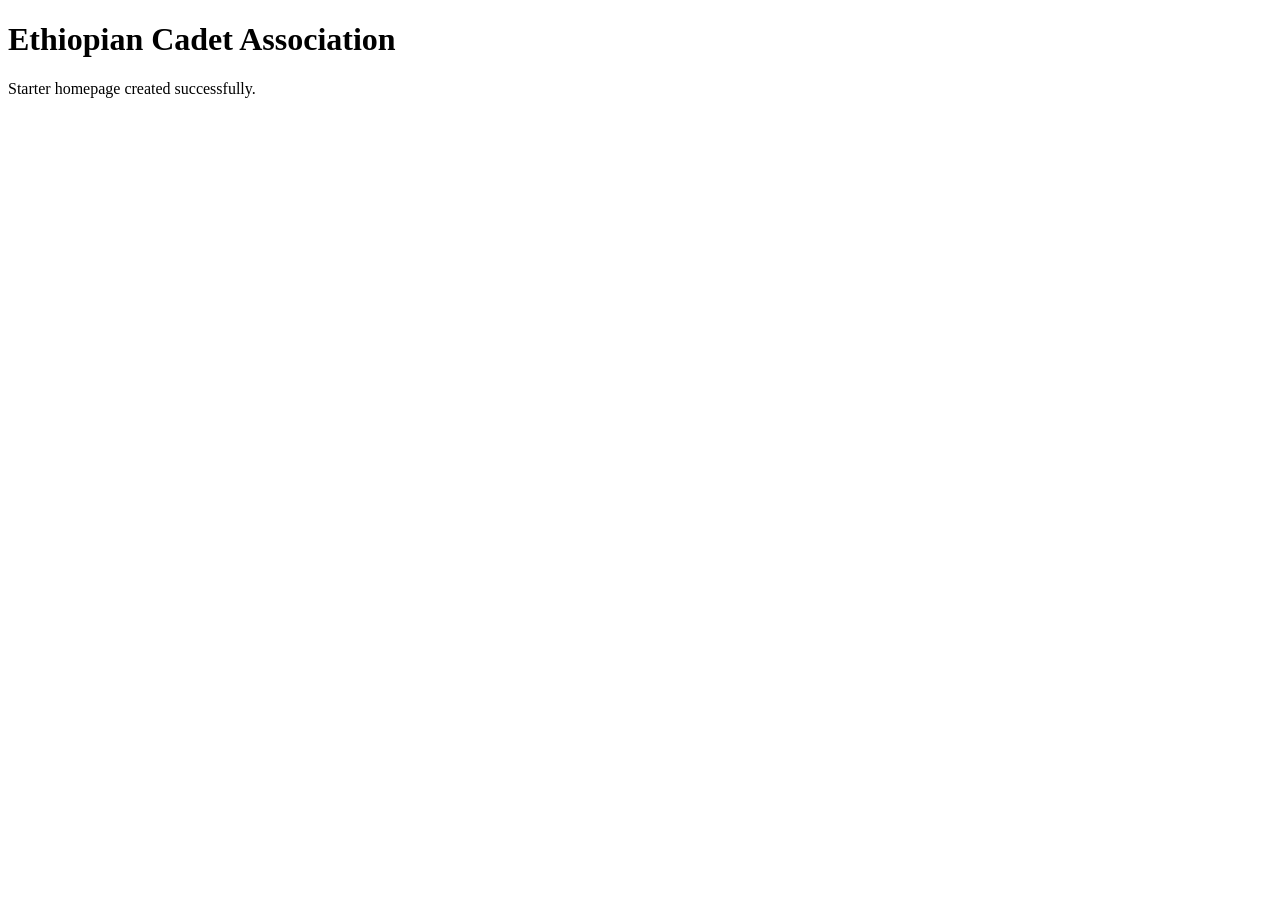
==== index.html @ 066b976c "Add files via upload" ====
<!DOCTYPE html><html><head><title>ECA</title><link rel='stylesheet' href='style.css'></head><body><h1>Ethiopian Cadet Association</h1><p>Starter homepage created successfully.</p><script src='script.js'></script></body></html>
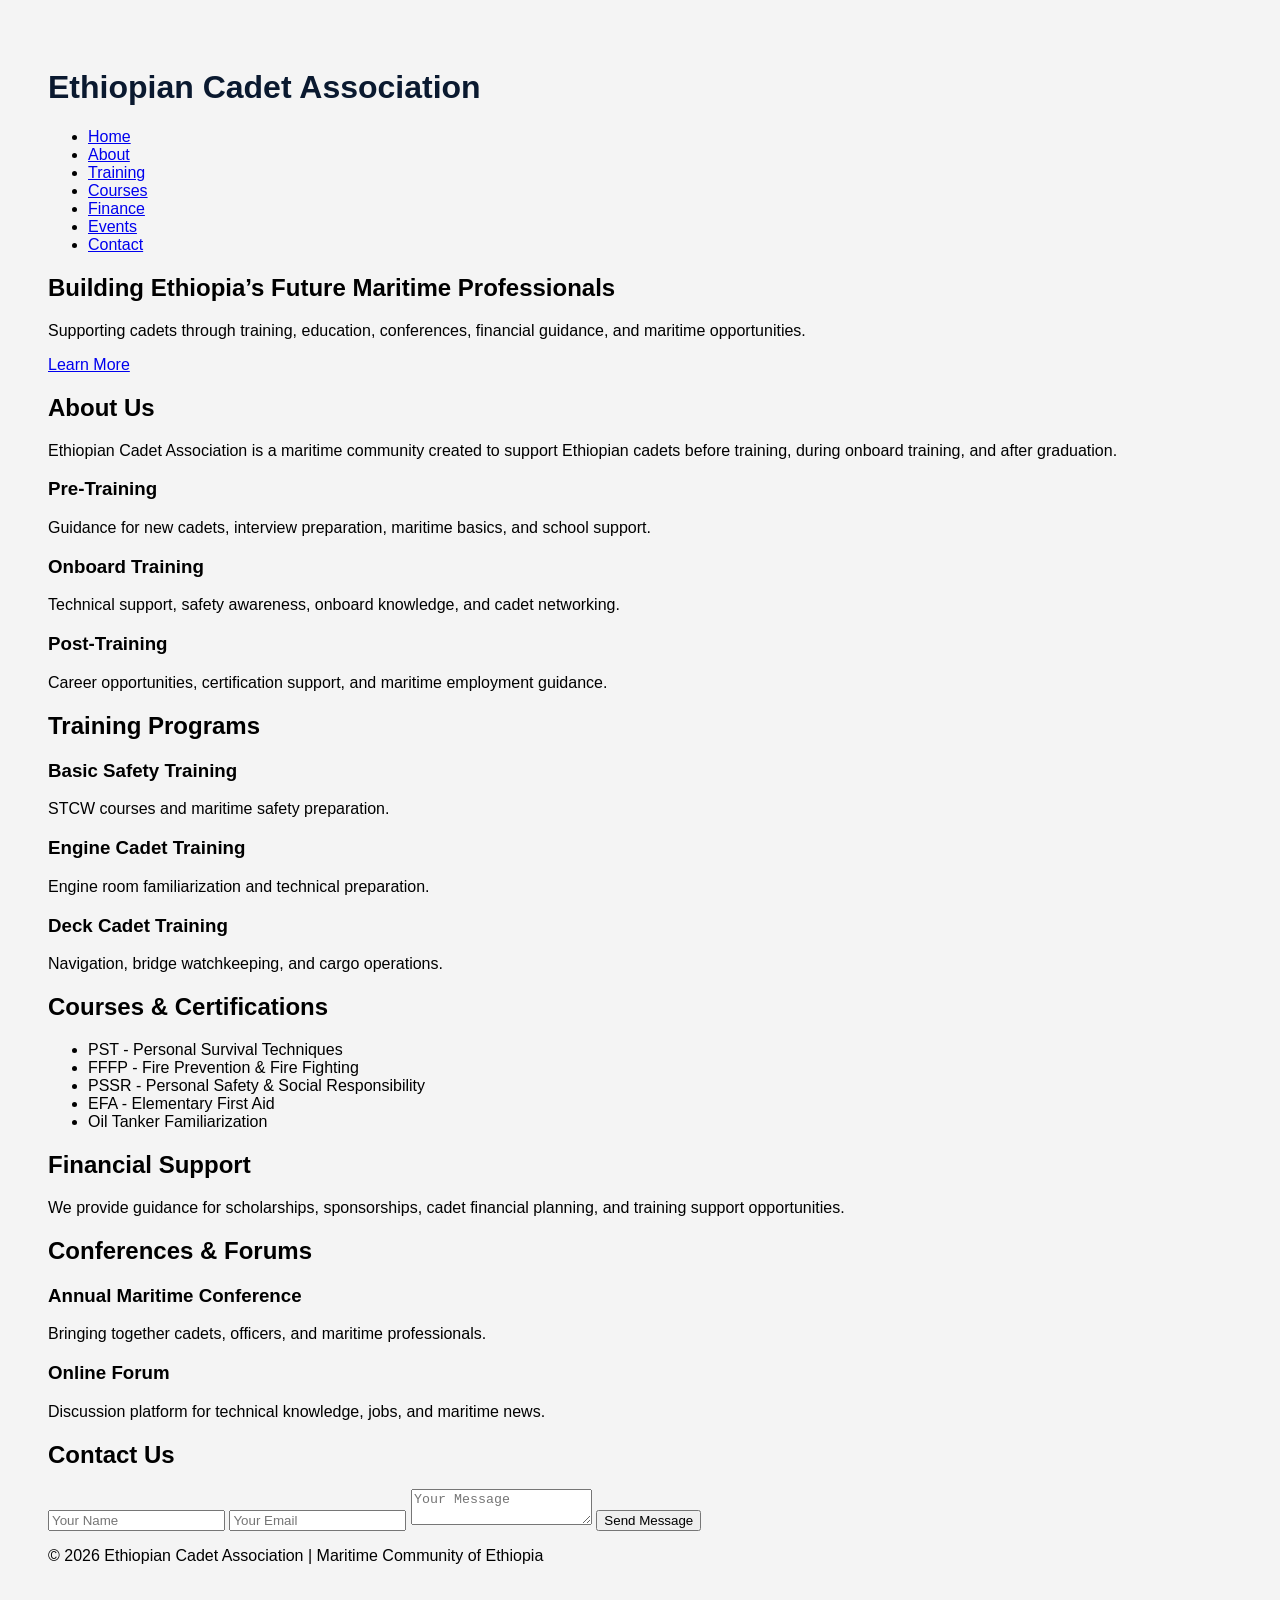
==== commit 768524a2: "Update index.html" ====
--- a/index.html
+++ b/index.html
@@ -1 +1,174 @@
-<!DOCTYPE html><html><head><title>ECA</title><link rel='stylesheet' href='style.css'></head><body><h1>Ethiopian Cadet Association</h1><p>Starter homepage created successfully.</p><script src='script.js'></script></body></html>+<!DOCTYPE html>
+<html lang="en">
+<head>
+  <meta charset="UTF-8" />
+  <meta name="viewport" content="width=device-width, initial-scale=1.0"/>
+  <title>Ethiopian Cadet Association</title>
+
+  <link rel="stylesheet" href="style.css">
+</head>
+<body>
+
+<header>
+  <div class="logo">
+    <h1>Ethiopian Cadet Association</h1>
+  </div>
+
+  <nav>
+    <ul>
+      <li><a href="#home">Home</a></li>
+      <li><a href="#about">About</a></li>
+      <li><a href="#training">Training</a></li>
+      <li><a href="#courses">Courses</a></li>
+      <li><a href="#finance">Finance</a></li>
+      <li><a href="#events">Events</a></li>
+      <li><a href="#contact">Contact</a></li>
+    </ul>
+  </nav>
+</header>
+
+<section class="hero" id="home">
+  <div class="hero-content">
+    <h2>Building Ethiopia’s Future Maritime Professionals</h2>
+    <p>
+      Supporting cadets through training, education,
+      conferences, financial guidance, and maritime opportunities.
+    </p>
+
+    <a href="#about" class="btn">Learn More</a>
+  </div>
+</section>
+
+<section class="about" id="about">
+  <h2>About Us</h2>
+
+  <p>
+    Ethiopian Cadet Association is a maritime community created
+    to support Ethiopian cadets before training, during onboard
+    training, and after graduation.
+  </p>
+
+  <div class="cards">
+
+    <div class="card">
+      <h3>Pre-Training</h3>
+      <p>
+        Guidance for new cadets, interview preparation,
+        maritime basics, and school support.
+      </p>
+    </div>
+
+    <div class="card">
+      <h3>Onboard Training</h3>
+      <p>
+        Technical support, safety awareness,
+        onboard knowledge, and cadet networking.
+      </p>
+    </div>
+
+    <div class="card">
+      <h3>Post-Training</h3>
+      <p>
+        Career opportunities, certification support,
+        and maritime employment guidance.
+      </p>
+    </div>
+
+  </div>
+</section>
+
+<section class="training" id="training">
+  <h2>Training Programs</h2>
+
+  <div class="cards">
+
+    <div class="card">
+      <h3>Basic Safety Training</h3>
+      <p>STCW courses and maritime safety preparation.</p>
+    </div>
+
+    <div class="card">
+      <h3>Engine Cadet Training</h3>
+      <p>Engine room familiarization and technical preparation.</p>
+    </div>
+
+    <div class="card">
+      <h3>Deck Cadet Training</h3>
+      <p>Navigation, bridge watchkeeping, and cargo operations.</p>
+    </div>
+
+  </div>
+</section>
+
+<section class="courses" id="courses">
+  <h2>Courses & Certifications</h2>
+
+  <ul class="course-list">
+    <li>PST - Personal Survival Techniques</li>
+    <li>FFFP - Fire Prevention & Fire Fighting</li>
+    <li>PSSR - Personal Safety & Social Responsibility</li>
+    <li>EFA - Elementary First Aid</li>
+    <li>Oil Tanker Familiarization</li>
+  </ul>
+</section>
+
+<section class="finance" id="finance">
+  <h2>Financial Support</h2>
+
+  <p>
+    We provide guidance for scholarships, sponsorships,
+    cadet financial planning, and training support opportunities.
+  </p>
+</section>
+
+<section class="events" id="events">
+  <h2>Conferences & Forums</h2>
+
+  <div class="cards">
+
+    <div class="card">
+      <h3>Annual Maritime Conference</h3>
+      <p>
+        Bringing together cadets, officers,
+        and maritime professionals.
+      </p>
+    </div>
+
+    <div class="card">
+      <h3>Online Forum</h3>
+      <p>
+        Discussion platform for technical knowledge,
+        jobs, and maritime news.
+      </p>
+    </div>
+
+  </div>
+</section>
+
+<section class="contact" id="contact">
+  <h2>Contact Us</h2>
+
+  <form id="contactForm">
+
+    <input type="text" placeholder="Your Name" required>
+
+    <input type="email" placeholder="Your Email" required>
+
+    <textarea placeholder="Your Message"></textarea>
+
+    <button type="submit">Send Message</button>
+
+  </form>
+</section>
+
+<footer>
+  <p>
+    © 2026 Ethiopian Cadet Association |
+    Maritime Community of Ethiopia
+  </p>
+</footer>
+
+<script src="script.js"></script>
+
+</body>
+</html>
--- a/style.css
+++ b/style.css
@@ -0,0 +1 @@
+body{font-family:Arial;background:#f4f4f4;padding:40px;}h1{color:#0a192f;}
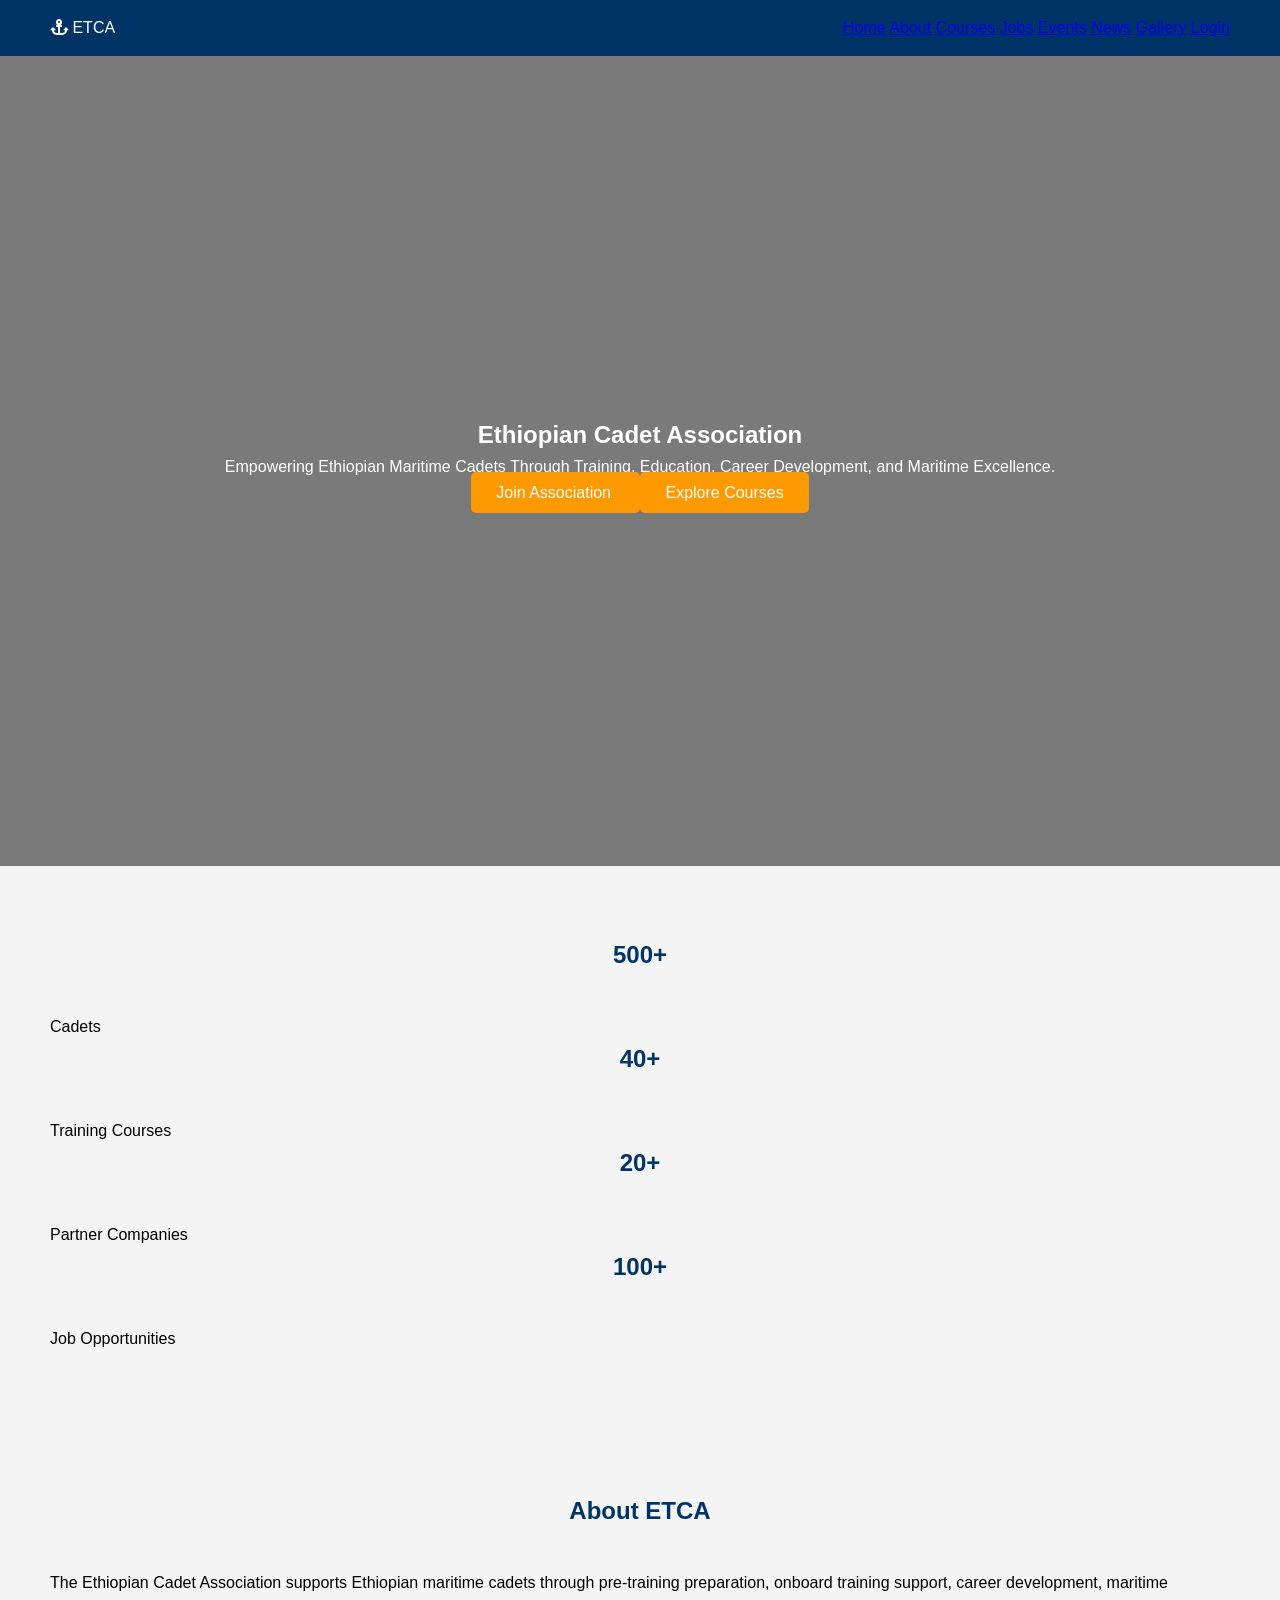
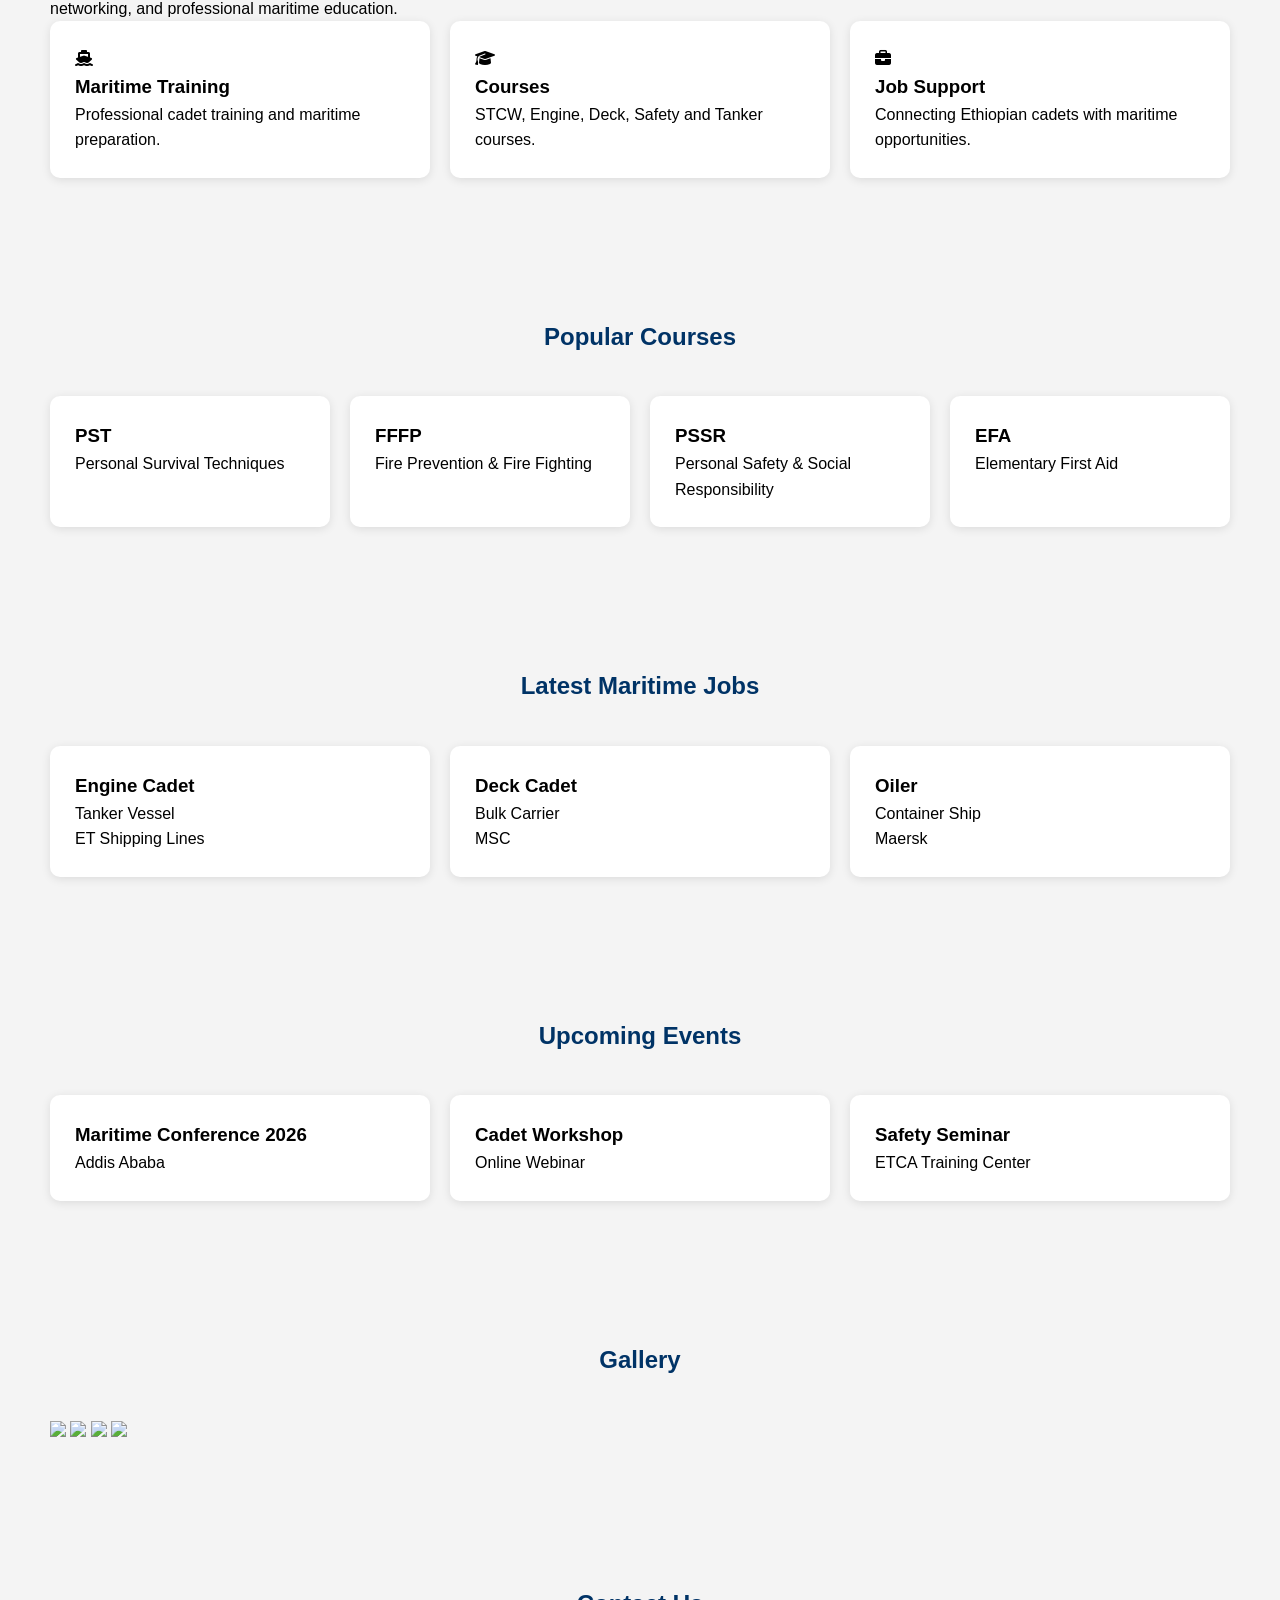
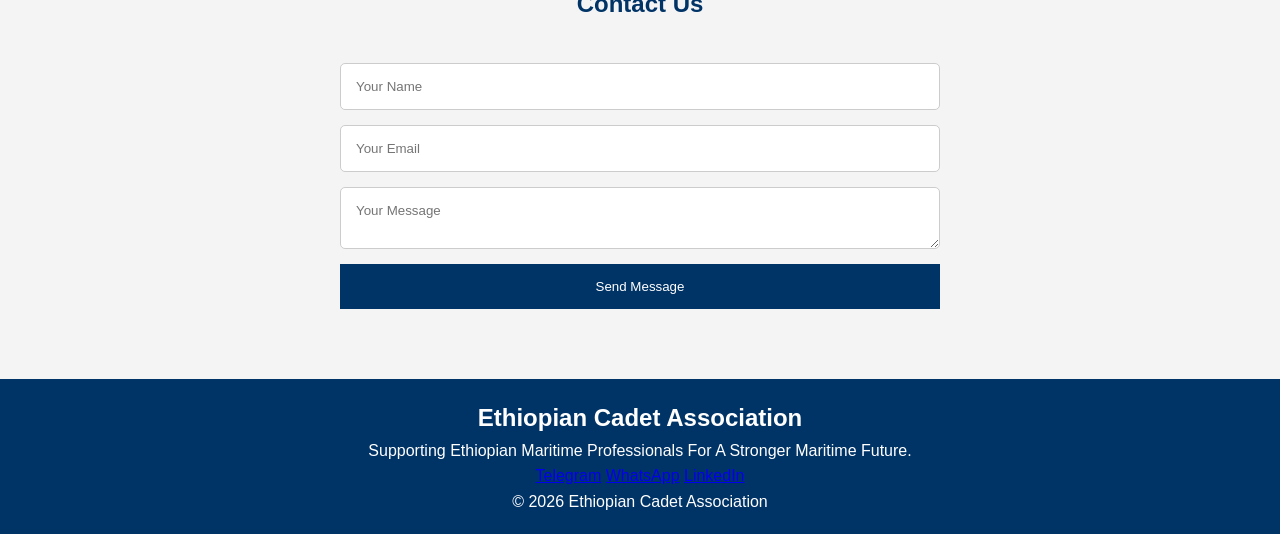
==== commit 9d04396e: "Update index.html" ====
--- a/index.html
+++ b/index.html
@@ -1,171 +1,316 @@
 <!DOCTYPE html>
 <html lang="en">
 <head>
-  <meta charset="UTF-8" />
-  <meta name="viewport" content="width=device-width, initial-scale=1.0"/>
-  <title>Ethiopian Cadet Association</title>
-
-  <link rel="stylesheet" href="style.css">
+
+<meta charset="UTF-8">
+<meta name="viewport" content="width=device-width, initial-scale=1.0">
+
+<title>Ethiopian Cadet Association</title>
+
+<link rel="stylesheet" href="style.css">
+
+<link
+href="https://cdnjs.cloudflare.com/ajax/libs/font-awesome/6.5.1/css/all.min.css"
+rel="stylesheet"
+/>
+
 </head>
+
 <body>
 
+<!-- NAVBAR -->
+
 <header>
-  <div class="logo">
-    <h1>Ethiopian Cadet Association</h1>
-  </div>
-
-  <nav>
-    <ul>
-      <li><a href="#home">Home</a></li>
-      <li><a href="#about">About</a></li>
-      <li><a href="#training">Training</a></li>
-      <li><a href="#courses">Courses</a></li>
-      <li><a href="#finance">Finance</a></li>
-      <li><a href="#events">Events</a></li>
-      <li><a href="#contact">Contact</a></li>
-    </ul>
-  </nav>
+
+<div class="logo">
+<i class="fa-solid fa-anchor"></i>
+ETCA
+</div>
+
+<nav>
+
+<a href="#">Home</a>
+<a href="#">About</a>
+<a href="#">Courses</a>
+<a href="#">Jobs</a>
+<a href="#">Events</a>
+<a href="#">News</a>
+<a href="#">Gallery</a>
+<a href="login.html">Login</a>
+
+</nav>
+
 </header>
 
-<section class="hero" id="home">
-  <div class="hero-content">
-    <h2>Building Ethiopia’s Future Maritime Professionals</h2>
-    <p>
-      Supporting cadets through training, education,
-      conferences, financial guidance, and maritime opportunities.
-    </p>
-
-    <a href="#about" class="btn">Learn More</a>
-  </div>
-</section>
-
-<section class="about" id="about">
-  <h2>About Us</h2>
-
-  <p>
-    Ethiopian Cadet Association is a maritime community created
-    to support Ethiopian cadets before training, during onboard
-    training, and after graduation.
-  </p>
-
-  <div class="cards">
-
-    <div class="card">
-      <h3>Pre-Training</h3>
-      <p>
-        Guidance for new cadets, interview preparation,
-        maritime basics, and school support.
-      </p>
-    </div>
-
-    <div class="card">
-      <h3>Onboard Training</h3>
-      <p>
-        Technical support, safety awareness,
-        onboard knowledge, and cadet networking.
-      </p>
-    </div>
-
-    <div class="card">
-      <h3>Post-Training</h3>
-      <p>
-        Career opportunities, certification support,
-        and maritime employment guidance.
-      </p>
-    </div>
-
-  </div>
-</section>
-
-<section class="training" id="training">
-  <h2>Training Programs</h2>
-
-  <div class="cards">
-
-    <div class="card">
-      <h3>Basic Safety Training</h3>
-      <p>STCW courses and maritime safety preparation.</p>
-    </div>
-
-    <div class="card">
-      <h3>Engine Cadet Training</h3>
-      <p>Engine room familiarization and technical preparation.</p>
-    </div>
-
-    <div class="card">
-      <h3>Deck Cadet Training</h3>
-      <p>Navigation, bridge watchkeeping, and cargo operations.</p>
-    </div>
-
-  </div>
-</section>
-
-<section class="courses" id="courses">
-  <h2>Courses & Certifications</h2>
-
-  <ul class="course-list">
-    <li>PST - Personal Survival Techniques</li>
-    <li>FFFP - Fire Prevention & Fire Fighting</li>
-    <li>PSSR - Personal Safety & Social Responsibility</li>
-    <li>EFA - Elementary First Aid</li>
-    <li>Oil Tanker Familiarization</li>
-  </ul>
-</section>
-
-<section class="finance" id="finance">
-  <h2>Financial Support</h2>
-
-  <p>
-    We provide guidance for scholarships, sponsorships,
-    cadet financial planning, and training support opportunities.
-  </p>
-</section>
-
-<section class="events" id="events">
-  <h2>Conferences & Forums</h2>
-
-  <div class="cards">
-
-    <div class="card">
-      <h3>Annual Maritime Conference</h3>
-      <p>
-        Bringing together cadets, officers,
-        and maritime professionals.
-      </p>
-    </div>
-
-    <div class="card">
-      <h3>Online Forum</h3>
-      <p>
-        Discussion platform for technical knowledge,
-        jobs, and maritime news.
-      </p>
-    </div>
-
-  </div>
-</section>
-
-<section class="contact" id="contact">
-  <h2>Contact Us</h2>
-
-  <form id="contactForm">
-
-    <input type="text" placeholder="Your Name" required>
-
-    <input type="email" placeholder="Your Email" required>
-
-    <textarea placeholder="Your Message"></textarea>
-
-    <button type="submit">Send Message</button>
-
-  </form>
-</section>
+<!-- HERO SECTION -->
+
+<section class="hero">
+
+<div class="overlay">
+
+<h1>
+Ethiopian Cadet Association
+</h1>
+
+<p>
+Empowering Ethiopian Maritime Cadets Through
+Training, Education, Career Development,
+and Maritime Excellence.
+</p>
+
+<div class="hero-buttons">
+
+<a href="register.html" class="btn">
+Join Association
+</a>
+
+<a href="#" class="btn secondary">
+Explore Courses
+</a>
+
+</div>
+
+</div>
+
+</section>
+
+<!-- STATISTICS -->
+
+<section class="stats">
+
+<div class="stat-box">
+<h2>500+</h2>
+<p>Cadets</p>
+</div>
+
+<div class="stat-box">
+<h2>40+</h2>
+<p>Training Courses</p>
+</div>
+
+<div class="stat-box">
+<h2>20+</h2>
+<p>Partner Companies</p>
+</div>
+
+<div class="stat-box">
+<h2>100+</h2>
+<p>Job Opportunities</p>
+</div>
+
+</section>
+
+<!-- ABOUT -->
+
+<section class="about">
+
+<h2>About ETCA</h2>
+
+<p class="about-text">
+
+The Ethiopian Cadet Association supports Ethiopian maritime cadets
+through pre-training preparation, onboard training support,
+career development, maritime networking,
+and professional maritime education.
+
+</p>
+
+<div class="cards">
+
+<div class="card">
+
+<i class="fa-solid fa-ship"></i>
+
+<h3>Maritime Training</h3>
+
+<p>
+Professional cadet training and maritime preparation.
+</p>
+
+</div>
+
+<div class="card">
+
+<i class="fa-solid fa-graduation-cap"></i>
+
+<h3>Courses</h3>
+
+<p>
+STCW, Engine, Deck, Safety and Tanker courses.
+</p>
+
+</div>
+
+<div class="card">
+
+<i class="fa-solid fa-briefcase"></i>
+
+<h3>Job Support</h3>
+
+<p>
+Connecting Ethiopian cadets with maritime opportunities.
+</p>
+
+</div>
+
+</div>
+
+</section>
+
+<!-- COURSES -->
+
+<section class="courses">
+
+<h2>Popular Courses</h2>
+
+<div class="cards">
+
+<div class="card">
+<h3>PST</h3>
+<p>Personal Survival Techniques</p>
+</div>
+
+<div class="card">
+<h3>FFFP</h3>
+<p>Fire Prevention & Fire Fighting</p>
+</div>
+
+<div class="card">
+<h3>PSSR</h3>
+<p>Personal Safety & Social Responsibility</p>
+</div>
+
+<div class="card">
+<h3>EFA</h3>
+<p>Elementary First Aid</p>
+</div>
+
+</div>
+
+</section>
+
+<!-- JOB BOARD -->
+
+<section class="jobs">
+
+<h2>Latest Maritime Jobs</h2>
+
+<div class="cards">
+
+<div class="card">
+<h3>Engine Cadet</h3>
+<p>Tanker Vessel</p>
+<p>ET Shipping Lines</p>
+</div>
+
+<div class="card">
+<h3>Deck Cadet</h3>
+<p>Bulk Carrier</p>
+<p>MSC</p>
+</div>
+
+<div class="card">
+<h3>Oiler</h3>
+<p>Container Ship</p>
+<p>Maersk</p>
+</div>
+
+</div>
+
+</section>
+
+<!-- EVENTS -->
+
+<section class="events">
+
+<h2>Upcoming Events</h2>
+
+<div class="cards">
+
+<div class="card">
+<h3>Maritime Conference 2026</h3>
+<p>Addis Ababa</p>
+</div>
+
+<div class="card">
+<h3>Cadet Workshop</h3>
+<p>Online Webinar</p>
+</div>
+
+<div class="card">
+<h3>Safety Seminar</h3>
+<p>ETCA Training Center</p>
+</div>
+
+</div>
+
+</section>
+
+<!-- GALLERY -->
+
+<section class="gallery">
+
+<h2>Gallery</h2>
+
+<div class="gallery-grid">
+
+<img src="https://images.unsplash.com/photo-1520607162513-77705c0f0d4a?q=80&w=1200&auto=format&fit=crop">
+
+<img src="https://images.unsplash.com/photo-1500375592092-40eb2168fd21?q=80&w=1200&auto=format&fit=crop">
+
+<img src="https://images.unsplash.com/photo-1518546305927-5a555bb7020d?q=80&w=1200&auto=format&fit=crop">
+
+<img src="https://images.unsplash.com/photo-1494412574643-ff11b0a5c1c3?q=80&w=1200&auto=format&fit=crop">
+
+</div>
+
+</section>
+
+<!-- CONTACT -->
+
+<section class="contact">
+
+<h2>Contact Us</h2>
+
+<form id="contactForm">
+
+<input type="text" placeholder="Your Name" required>
+
+<input type="email" placeholder="Your Email" required>
+
+<textarea placeholder="Your Message"></textarea>
+
+<button type="submit">
+Send Message
+</button>
+
+</form>
+
+</section>
+
+<!-- FOOTER -->
 
 <footer>
-  <p>
-    © 2026 Ethiopian Cadet Association |
-    Maritime Community of Ethiopia
-  </p>
+
+<h2>Ethiopian Cadet Association</h2>
+
+<p>
+Supporting Ethiopian Maritime Professionals
+For A Stronger Maritime Future.
+</p>
+
+<div class="socials">
+
+<a href="#">Telegram</a>
+<a href="#">WhatsApp</a>
+<a href="#">LinkedIn</a>
+
+</div>
+
+<p class="copy">
+© 2026 Ethiopian Cadet Association
+</p>
+
 </footer>
 
 <script src="script.js"></script>
--- a/style.css
+++ b/style.css
@@ -1 +1,134 @@
-body{font-family:Arial;background:#f4f4f4;padding:40px;}h1{color:#0a192f;}+*{
+    margin:0;
+    padding:0;
+    box-sizing:border-box;
+    font-family:Arial, sans-serif;
+}
+
+body{
+    line-height:1.6;
+    background:#f4f4f4;
+}
+
+header{
+    background:#003366;
+    color:white;
+    padding:15px 50px;
+    display:flex;
+    justify-content:space-between;
+    align-items:center;
+    position:sticky;
+    top:0;
+}
+
+nav ul{
+    list-style:none;
+    display:flex;
+}
+
+nav ul li{
+    margin-left:20px;
+}
+
+nav ul li a{
+    color:white;
+    text-decoration:none;
+    font-weight:bold;
+}
+
+.hero{
+    height:90vh;
+    background:linear-gradient(rgba(0,0,0,0.5),
+    rgba(0,0,0,0.5)),
+    url('https://images.unsplash.com/photo-1507525428034-b723cf961d3e');
+    background-size:cover;
+    background-position:center;
+    display:flex;
+    justify-content:center;
+    align-items:center;
+    text-align:center;
+    color:white;
+}
+
+.hero-content h2{
+    font-size:50px;
+    margin-bottom:20px;
+}
+
+.hero-content p{
+    font-size:20px;
+    margin-bottom:30px;
+}
+
+.btn{
+    background:#ff9900;
+    color:white;
+    padding:12px 25px;
+    text-decoration:none;
+    border-radius:5px;
+}
+
+section{
+    padding:70px 50px;
+}
+
+section h2{
+    text-align:center;
+    margin-bottom:40px;
+    color:#003366;
+}
+
+.cards{
+    display:grid;
+    grid-template-columns:repeat(auto-fit,minmax(250px,1fr));
+    gap:20px;
+}
+
+.card{
+    background:white;
+    padding:25px;
+    border-radius:10px;
+    box-shadow:0 2px 10px rgba(0,0,0,0.1);
+}
+
+.course-list{
+    max-width:600px;
+    margin:auto;
+}
+
+.course-list li{
+    background:white;
+    margin:10px 0;
+    padding:15px;
+    border-radius:5px;
+}
+
+.contact form{
+    max-width:600px;
+    margin:auto;
+    display:flex;
+    flex-direction:column;
+}
+
+.contact input,
+.contact textarea{
+    margin-bottom:15px;
+    padding:15px;
+    border:1px solid #ccc;
+    border-radius:5px;
+}
+
+.contact button{
+    padding:15px;
+    background:#003366;
+    color:white;
+    border:none;
+    cursor:pointer;
+}
+
+footer{
+    background:#003366;
+    color:white;
+    text-align:center;
+    padding:20px;
+}
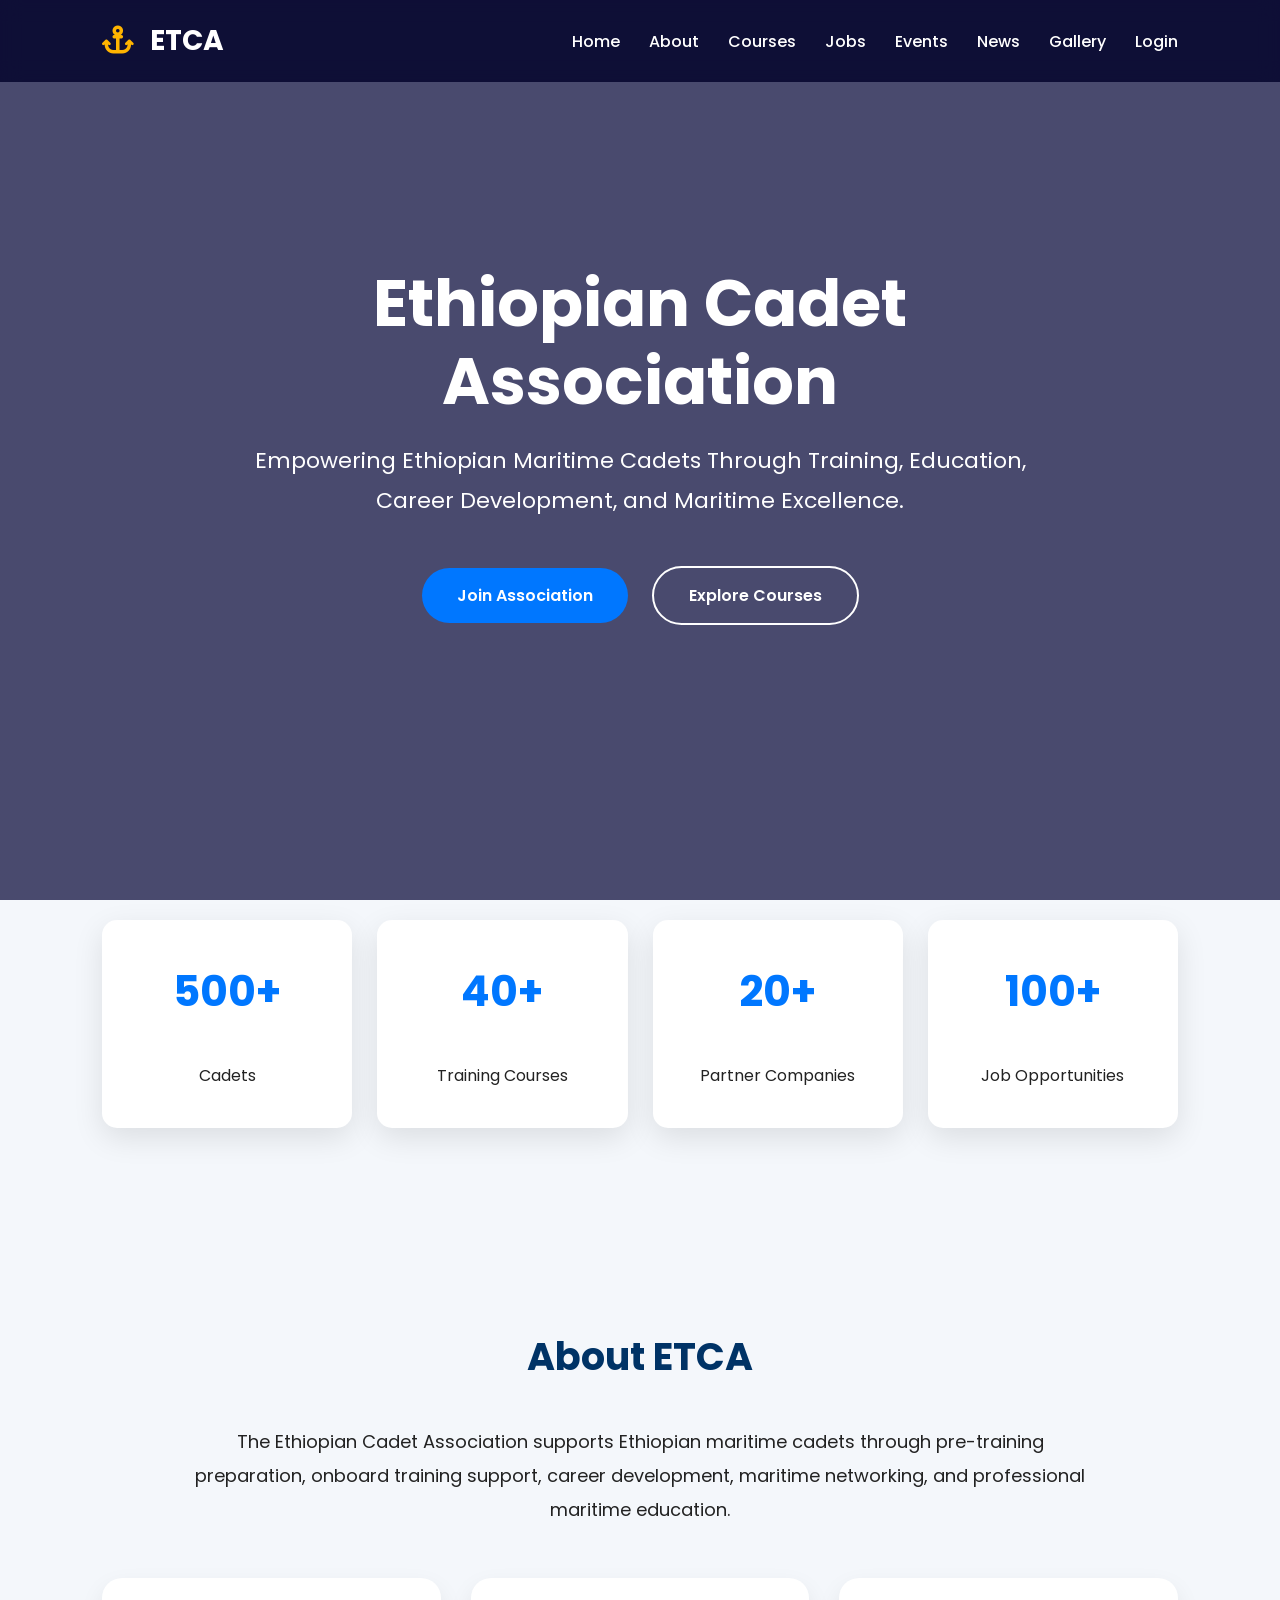
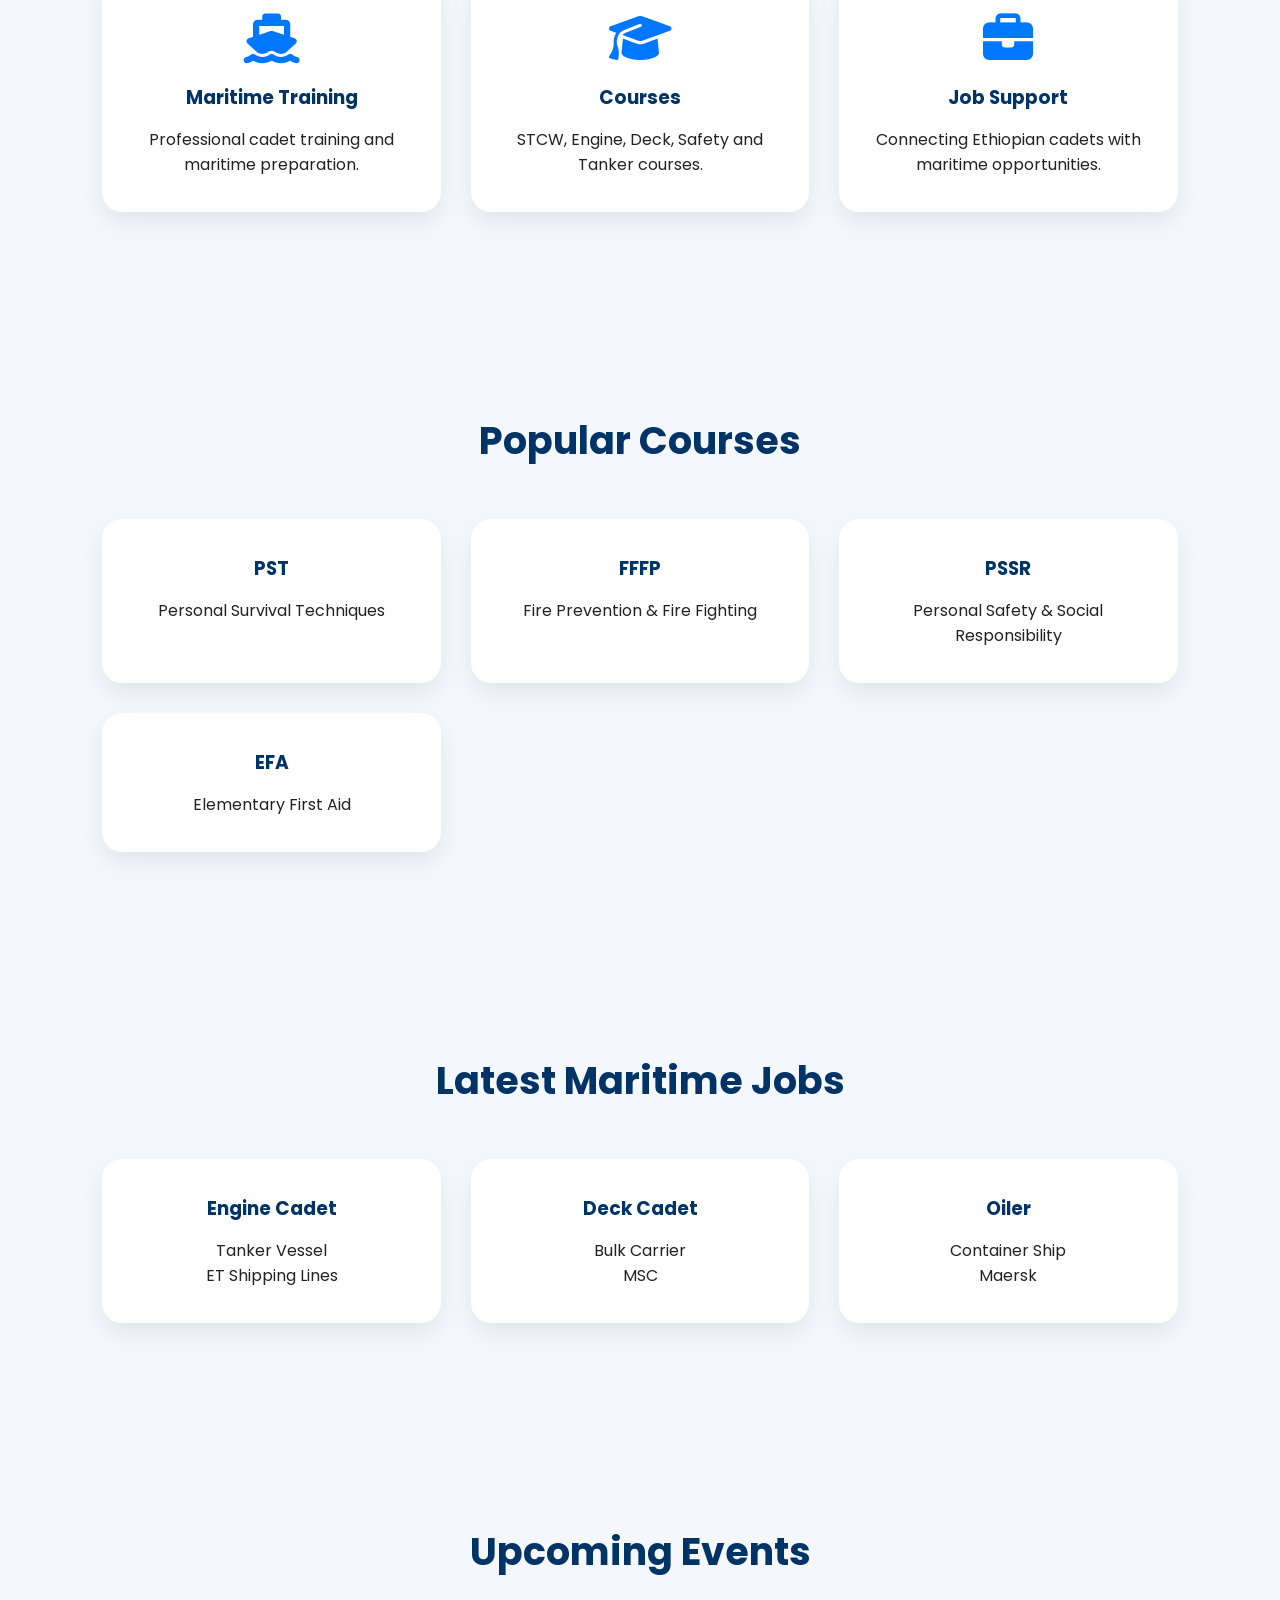
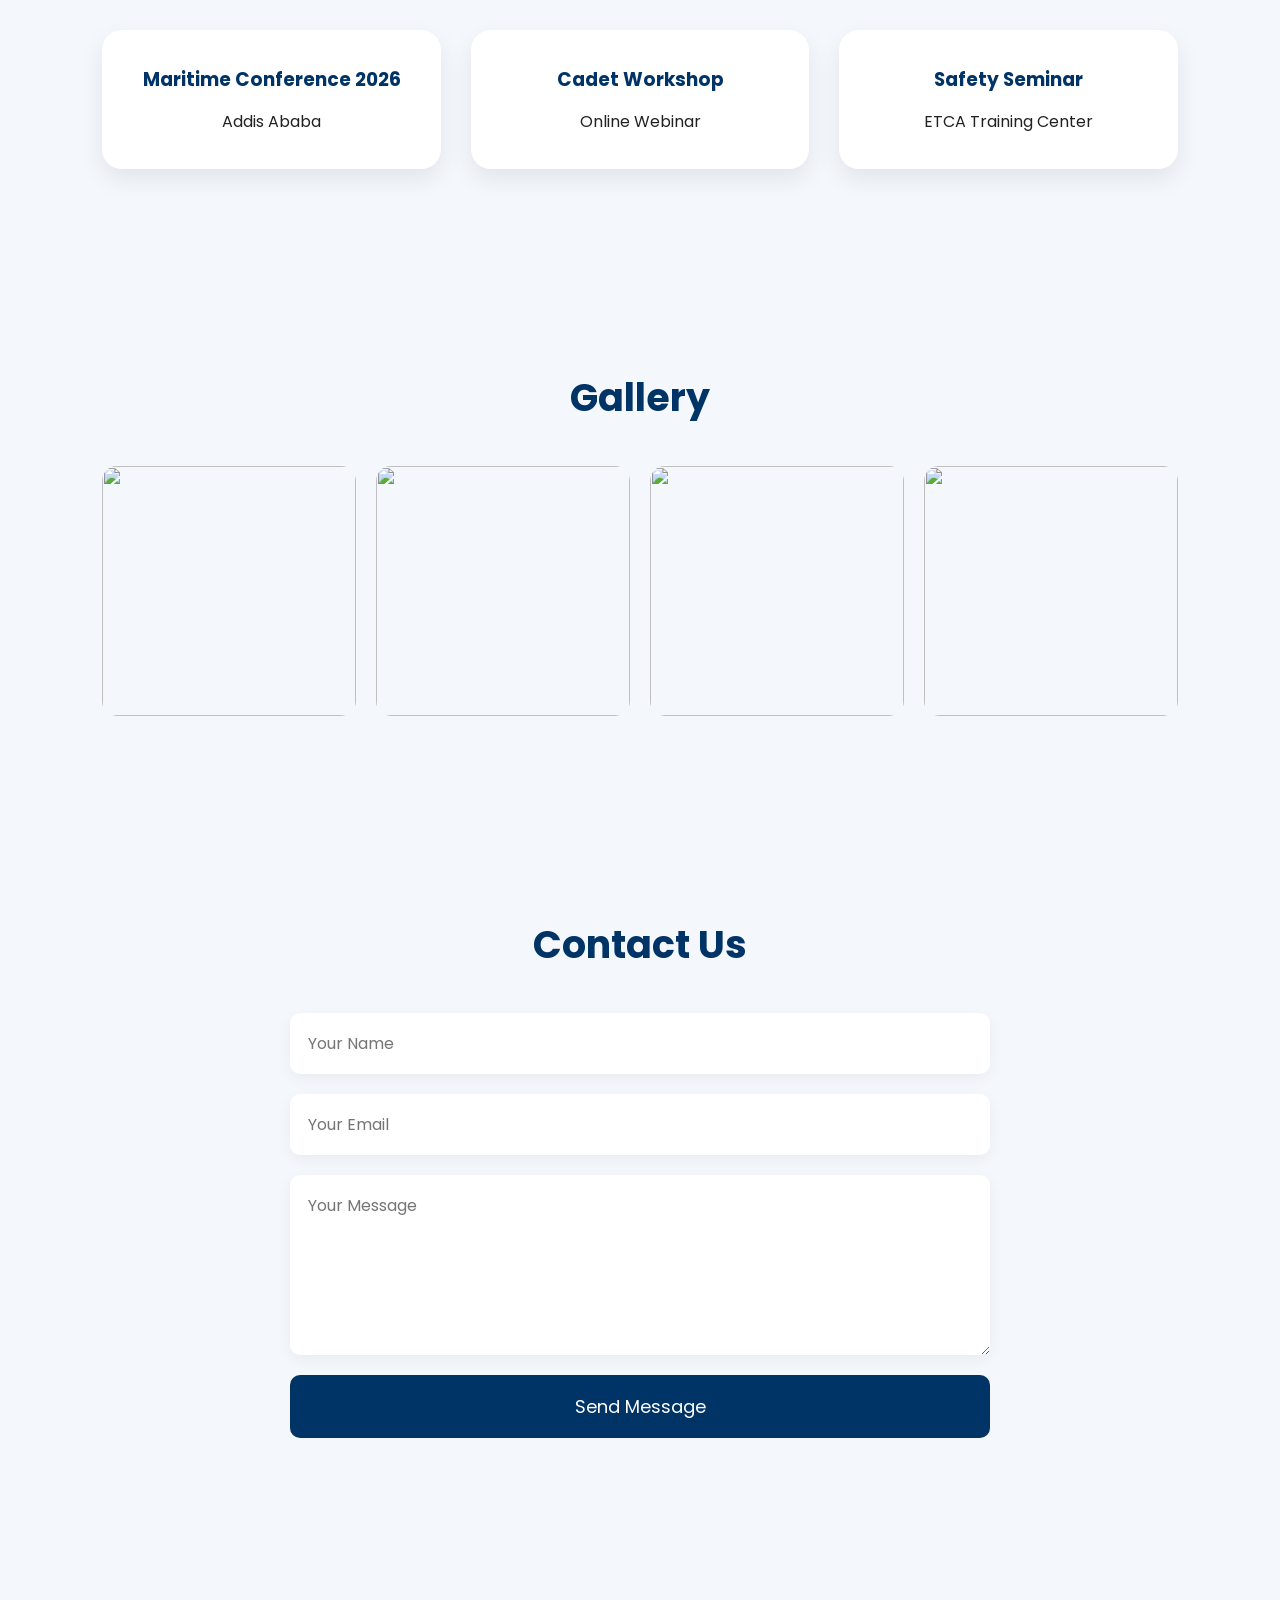
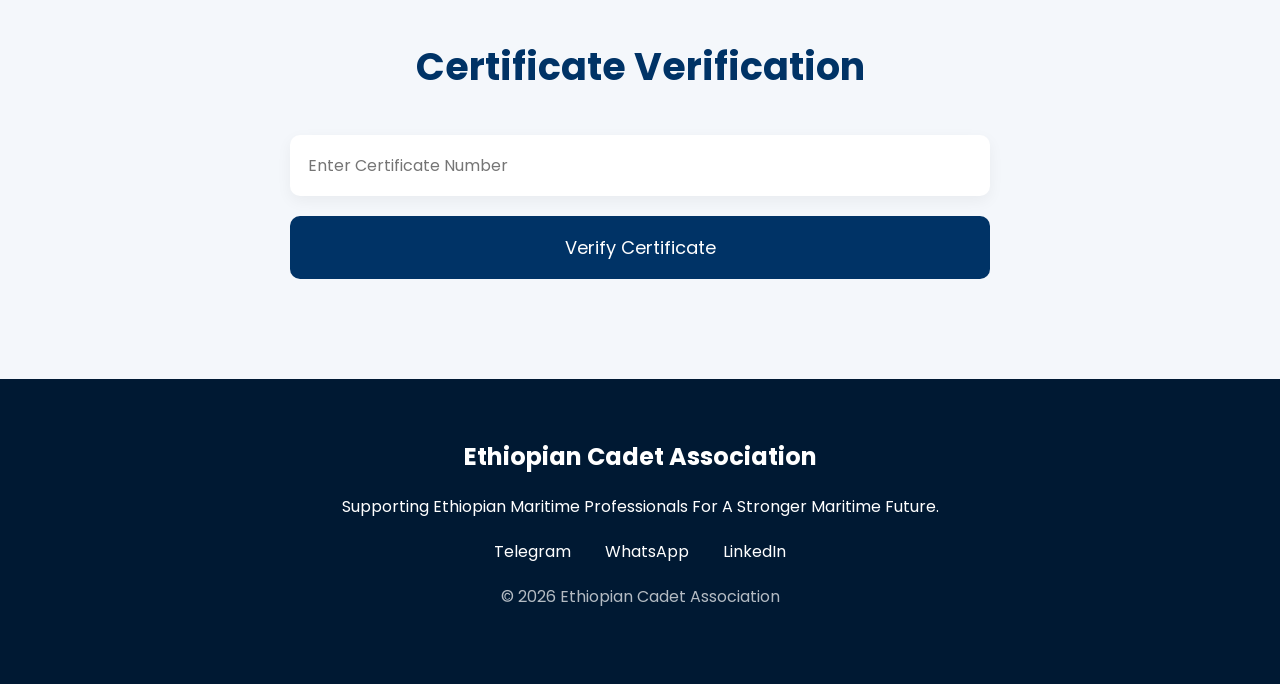
==== commit 9c8cc70d: "Update index.html" ====
--- a/index.html
+++ b/index.html
@@ -288,6 +288,26 @@
 
 </section>
 
+  <section class="contact">
+
+<h2>Certificate Verification</h2>
+
+<form id="verifyForm">
+
+<input
+type="text"
+placeholder="Enter Certificate Number"
+required
+>
+
+<button type="submit">
+Verify Certificate
+</button>
+
+</form>
+
+</section>
+
 <!-- FOOTER -->
 
 <footer>
@@ -311,6 +331,7 @@
 © 2026 Ethiopian Cadet Association
 </p>
 
+ 
 </footer>
 
 <script src="script.js"></script>
--- a/style.css
+++ b/style.css
@@ -1,134 +1,455 @@
+@import url('https://fonts.googleapis.com/css2?family=Poppins:wght@300;400;500;600;700&display=swap');
+
 *{
     margin:0;
     padding:0;
     box-sizing:border-box;
-    font-family:Arial, sans-serif;
+    font-family:'Poppins', sans-serif;
+}
+
+html{
+    scroll-behavior:smooth;
 }
 
 body{
-    line-height:1.6;
-    background:#f4f4f4;
-}
+    background:#f4f7fb;
+    color:#222;
+}
+
+/* NAVBAR */
 
 header{
-    background:#003366;
-    color:white;
-    padding:15px 50px;
+    position:fixed;
+    width:100%;
+    top:0;
+    left:0;
+
     display:flex;
     justify-content:space-between;
     align-items:center;
-    position:sticky;
-    top:0;
-}
-
-nav ul{
-    list-style:none;
-    display:flex;
-}
-
-nav ul li{
-    margin-left:20px;
-}
-
-nav ul li a{
+
+    padding:20px 8%;
+
+    background:rgba(0,0,40,0.8);
+
+    backdrop-filter:blur(10px);
+
+    z-index:1000;
+}
+
+.logo{
+    color:white;
+    font-size:28px;
+    font-weight:700;
+}
+
+.logo i{
+    color:#ffb400;
+    margin-right:10px;
+}
+
+nav a{
     color:white;
     text-decoration:none;
-    font-weight:bold;
-}
+    margin-left:25px;
+    transition:0.3s;
+    font-weight:500;
+}
+
+nav a:hover{
+    color:#ffb400;
+}
+
+/* HERO */
 
 .hero{
-    height:90vh;
-    background:linear-gradient(rgba(0,0,0,0.5),
-    rgba(0,0,0,0.5)),
-    url('https://images.unsplash.com/photo-1507525428034-b723cf961d3e');
+    height:100vh;
+
+    background:
+    linear-gradient(rgba(0,0,50,0.7),
+    rgba(0,0,50,0.7)),
+
+    url('https://images.unsplash.com/photo-1518546305927-5a555bb7020d?q=80&w=1400&auto=format&fit=crop');
+
     background-size:cover;
     background-position:center;
+
     display:flex;
     justify-content:center;
     align-items:center;
-    text-align:center;
-    color:white;
-}
-
-.hero-content h2{
-    font-size:50px;
+
+    text-align:center;
+    color:white;
+
+    padding:20px;
+}
+
+.overlay{
+    max-width:850px;
+}
+
+.hero h1{
+    font-size:65px;
     margin-bottom:20px;
-}
-
-.hero-content p{
-    font-size:20px;
-    margin-bottom:30px;
+    line-height:1.2;
+}
+
+.hero p{
+    font-size:22px;
+    line-height:1.8;
+}
+
+.hero-buttons{
+    margin-top:35px;
 }
 
 .btn{
-    background:#ff9900;
-    color:white;
-    padding:12px 25px;
+    display:inline-block;
+    padding:15px 35px;
+    margin:10px;
+
+    border-radius:40px;
+
     text-decoration:none;
-    border-radius:5px;
-}
+    font-weight:600;
+
+    transition:0.3s;
+}
+
+.btn{
+    background:#0077ff;
+    color:white;
+}
+
+.secondary{
+    background:transparent;
+    border:2px solid white;
+}
+
+.btn:hover{
+    transform:translateY(-5px);
+}
+
+/* SECTION */
 
 section{
-    padding:70px 50px;
+    padding:100px 8%;
 }
 
 section h2{
     text-align:center;
     margin-bottom:40px;
+    font-size:38px;
     color:#003366;
 }
 
+/* STATS */
+
+.stats{
+    display:grid;
+
+    grid-template-columns:
+    repeat(auto-fit,minmax(200px,1fr));
+
+    gap:25px;
+
+    margin-top:-80px;
+
+    position:relative;
+    z-index:10;
+}
+
+.stat-box{
+    background:white;
+
+    padding:40px 20px;
+
+    border-radius:15px;
+
+    text-align:center;
+
+    box-shadow:0 10px 30px rgba(0,0,0,0.1);
+}
+
+.stat-box h2{
+    color:#0077ff;
+    font-size:42px;
+}
+
+/* ABOUT */
+
+.about-text{
+    text-align:center;
+    max-width:900px;
+    margin:auto;
+    line-height:1.9;
+    font-size:18px;
+}
+
+/* CARDS */
+
 .cards{
+    margin-top:50px;
+
     display:grid;
-    grid-template-columns:repeat(auto-fit,minmax(250px,1fr));
-    gap:20px;
+
+    grid-template-columns:
+    repeat(auto-fit,minmax(250px,1fr));
+
+    gap:30px;
 }
 
 .card{
     background:white;
-    padding:25px;
-    border-radius:10px;
-    box-shadow:0 2px 10px rgba(0,0,0,0.1);
-}
-
-.course-list{
-    max-width:600px;
+
+    padding:35px;
+
+    border-radius:20px;
+
+    box-shadow:0 10px 25px rgba(0,0,0,0.08);
+
+    transition:0.3s;
+
+    text-align:center;
+}
+
+.card:hover{
+    transform:translateY(-10px);
+}
+
+.card i{
+    font-size:50px;
+    color:#0077ff;
+    margin-bottom:20px;
+}
+
+.card h3{
+    margin-bottom:15px;
+    color:#003366;
+}
+
+/* GALLERY */
+
+.gallery-grid{
+    display:grid;
+
+    grid-template-columns:
+    repeat(auto-fit,minmax(250px,1fr));
+
+    gap:20px;
+}
+
+.gallery-grid img{
+    width:100%;
+    height:250px;
+
+    object-fit:cover;
+
+    border-radius:15px;
+
+    transition:0.3s;
+}
+
+.gallery-grid img:hover{
+    transform:scale(1.05);
+}
+
+/* CONTACT */
+
+.contact form{
+    max-width:700px;
     margin:auto;
-}
-
-.course-list li{
-    background:white;
-    margin:10px 0;
-    padding:15px;
-    border-radius:5px;
-}
-
-.contact form{
-    max-width:600px;
-    margin:auto;
+
     display:flex;
     flex-direction:column;
 }
 
 .contact input,
 .contact textarea{
+    margin-bottom:20px;
+
+    padding:18px;
+
+    border:none;
+
+    border-radius:10px;
+
+    background:white;
+
+    box-shadow:0 5px 15px rgba(0,0,0,0.05);
+
+    font-size:16px;
+}
+
+.contact textarea{
+    min-height:180px;
+}
+
+.contact button{
+    padding:18px;
+
+    border:none;
+
+    border-radius:10px;
+
+    background:#003366;
+
+    color:white;
+
+    font-size:18px;
+
+    cursor:pointer;
+
+    transition:0.3s;
+}
+
+.contact button:hover{
+    background:#0077ff;
+}
+
+/* FOOTER */
+
+footer{
+    background:#001933;
+
+    color:white;
+
+    text-align:center;
+
+    padding:60px 20px;
+}
+
+footer h2{
+    margin-bottom:20px;
+}
+
+footer p{
     margin-bottom:15px;
-    padding:15px;
-    border:1px solid #ccc;
-    border-radius:5px;
-}
-
-.contact button{
-    padding:15px;
+}
+
+.socials{
+    margin:20px 0;
+}
+
+.socials a{
+    color:white;
+
+    margin:0 15px;
+
+    text-decoration:none;
+
+    transition:0.3s;
+}
+
+.socials a:hover{
+    color:#ffb400;
+}
+
+.copy{
+    opacity:0.7;
+    margin-top:20px;
+}
+
+/* RESPONSIVE */
+
+@media(max-width:900px){
+
+    header{
+        flex-direction:column;
+        padding:20px;
+    }
+
+    nav{
+        margin-top:15px;
+    }
+
+    nav a{
+        margin:0 10px;
+        font-size:14px;
+    }
+
+    .hero h1{
+        font-size:42px;
+    }
+
+    .hero p{
+        font-size:18px;
+    }
+
+    section h2{
+        font-size:30px;
+    }
+/* DASHBOARD */
+
+.dashboard{
+    display:flex;
+    min-height:100vh;
+}
+
+.sidebar{
+    width:260px;
+    background:#001933;
+    color:white;
+    padding:30px;
+}
+
+.sidebar h2{
+    margin-bottom:40px;
+}
+
+.sidebar a{
+    display:block;
+    color:white;
+    text-decoration:none;
+    margin:20px 0;
+    transition:0.3s;
+}
+
+.sidebar a:hover{
+    color:#ffb400;
+}
+
+.main-content{
+    flex:1;
+    padding:40px;
+    background:#f4f7fb;
+}
+
+.dashboard-cards{
+    margin-top:40px;
+
+    display:grid;
+
+    grid-template-columns:
+    repeat(auto-fit,minmax(220px,1fr));
+
+    gap:25px;
+}
+
+.dashboard-card{
+    background:white;
+    padding:40px;
+    border-radius:20px;
+    box-shadow:0 10px 20px rgba(0,0,0,0.08);
+    text-align:center;
+}
+
+.dashboard-card h2{
+    color:#0077ff;
+}
+
+  .apply-btn{
+    margin-top:20px;
+    padding:12px 25px;
+    border:none;
+    background:#0077ff;
+    color:white;
+    border-radius:8px;
+    cursor:pointer;
+    transition:0.3s;
+}
+
+.apply-btn:hover{
     background:#003366;
-    color:white;
-    border:none;
-    cursor:pointer;
-}
-
-footer{
-    background:#003366;
-    color:white;
-    text-align:center;
-    padding:20px;
-}+}
+
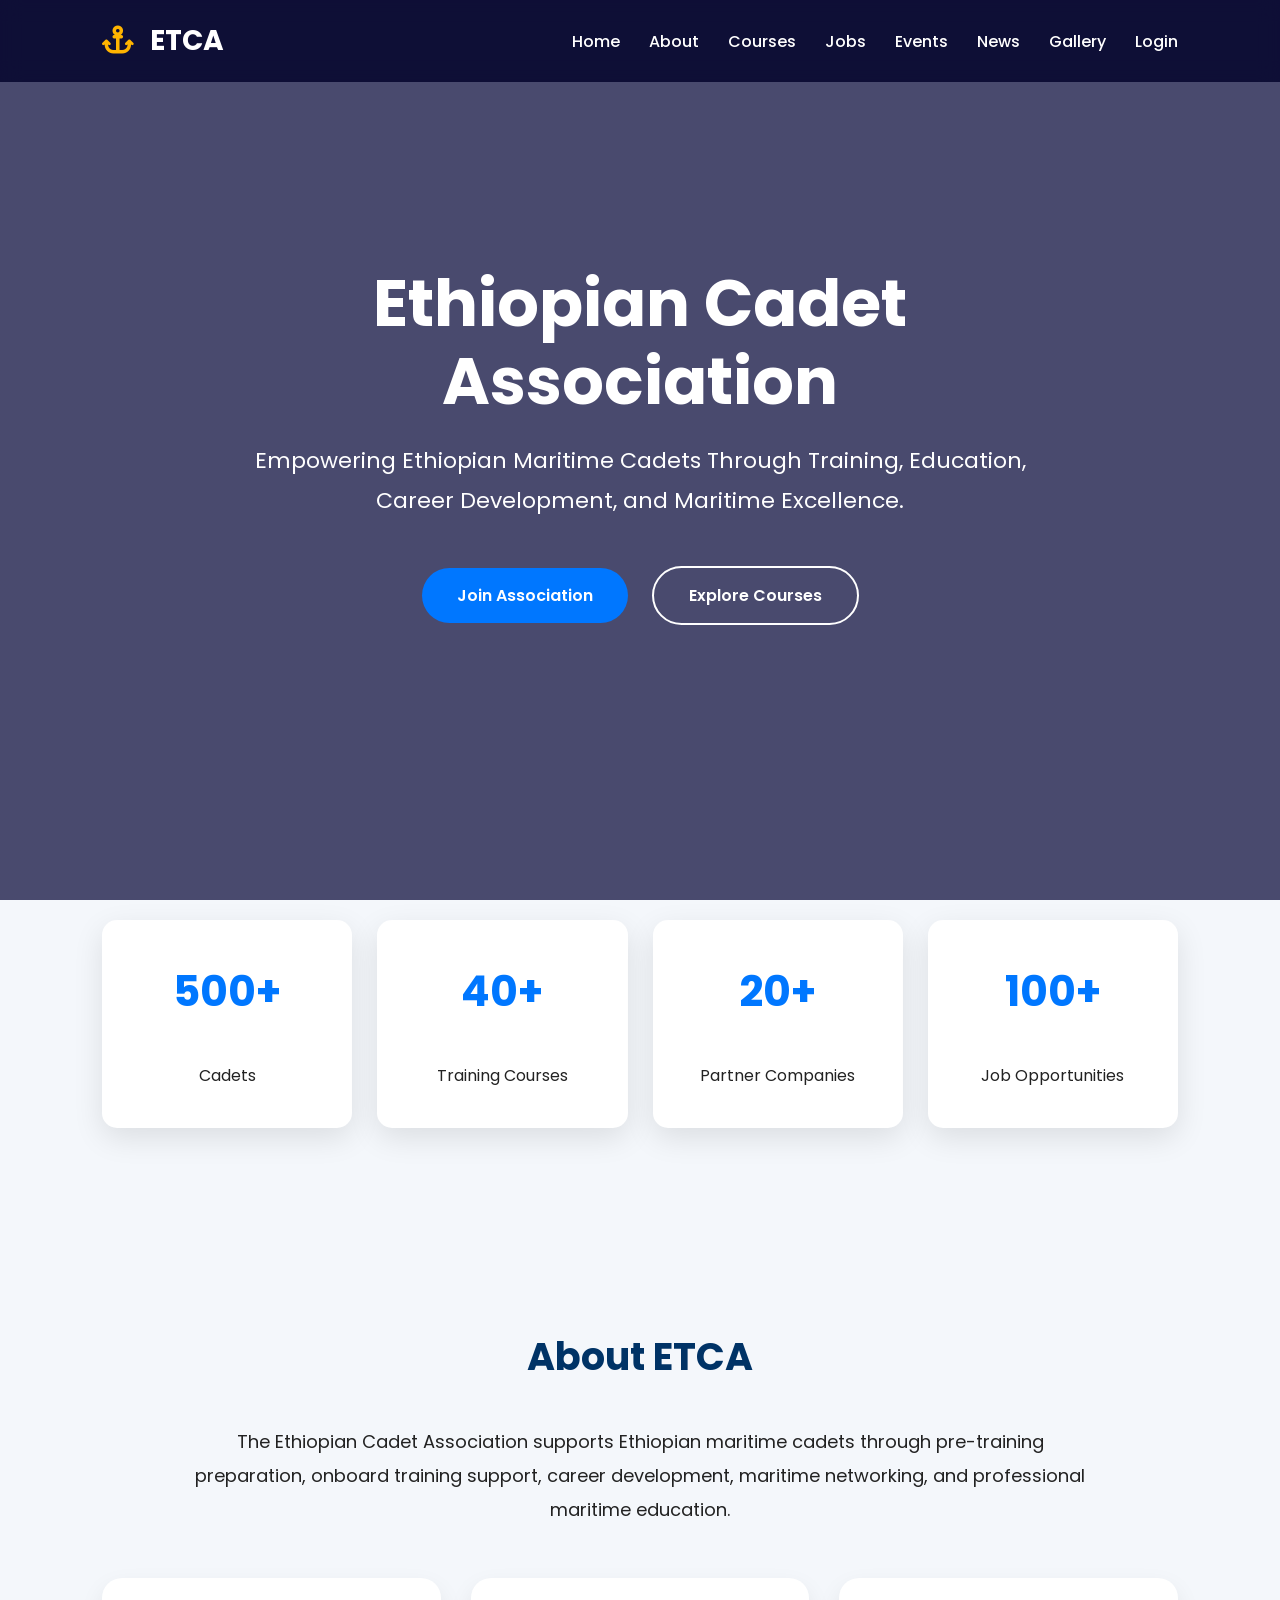
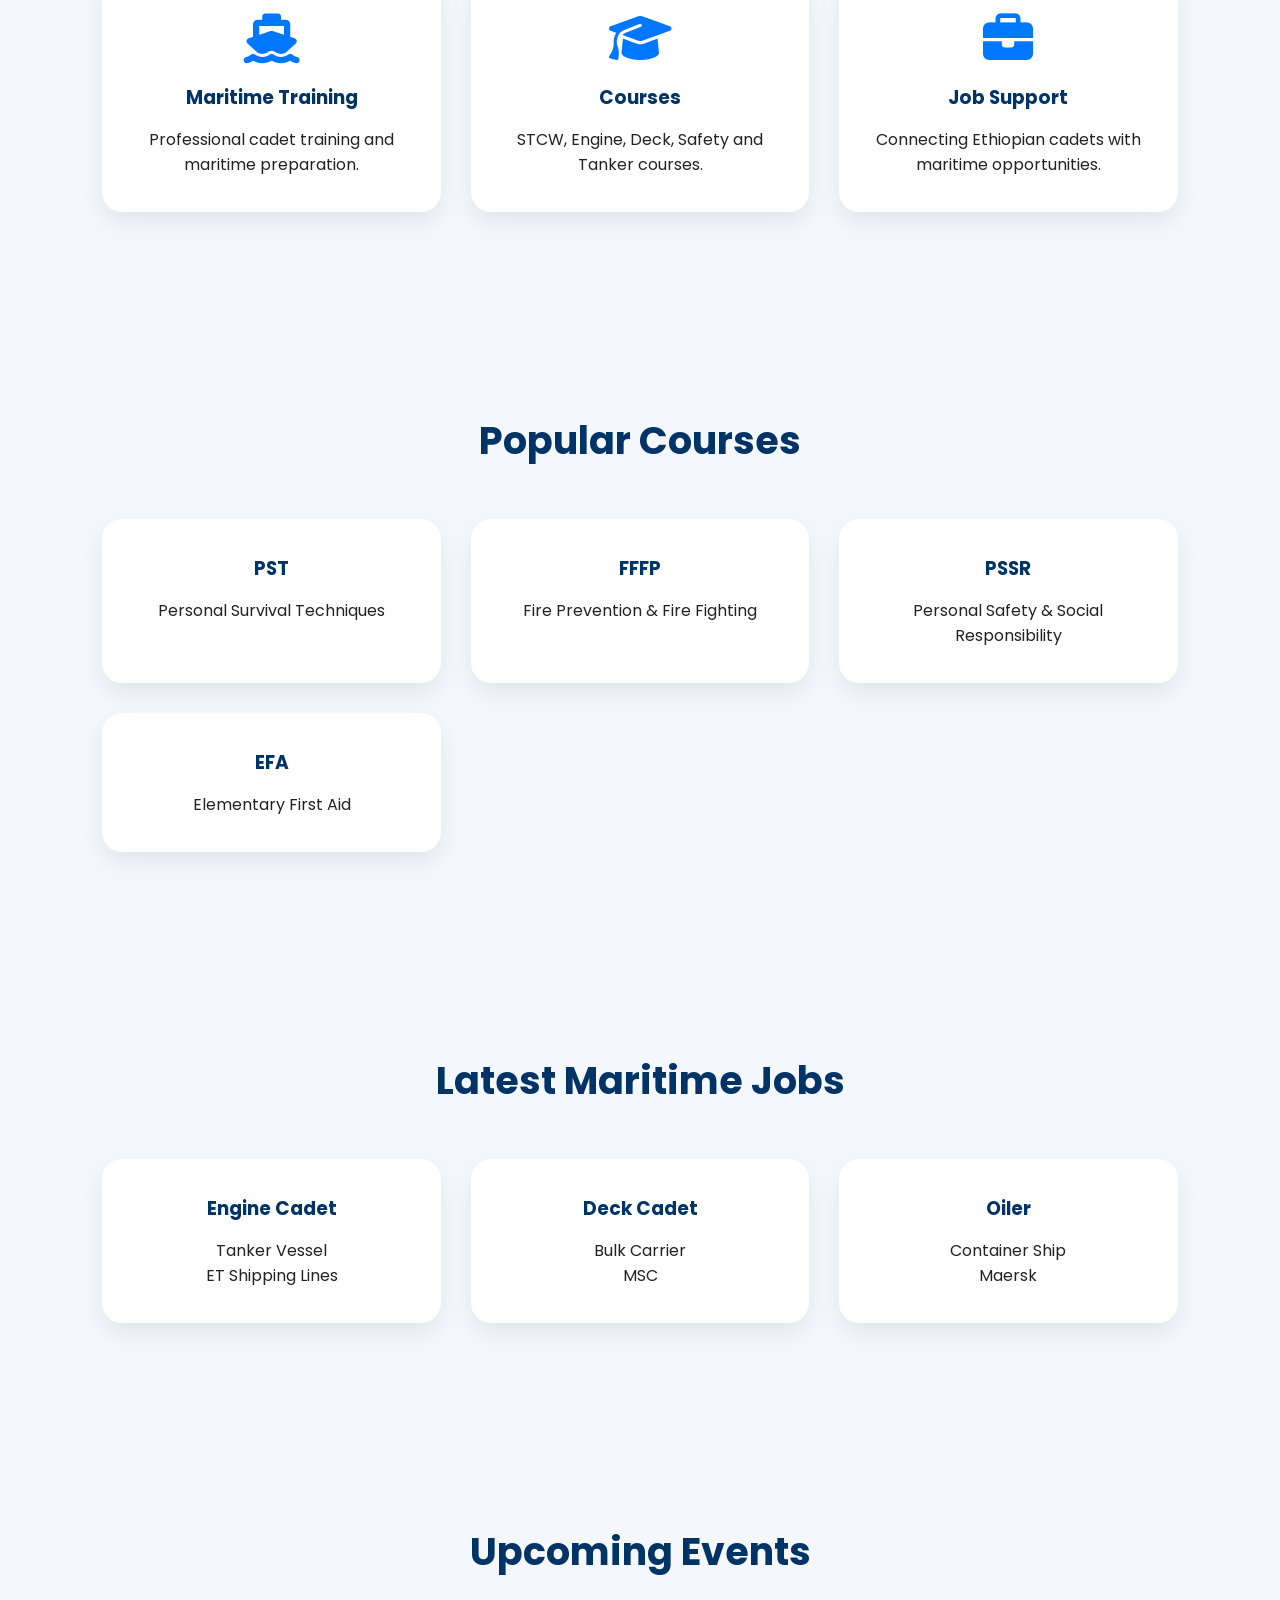
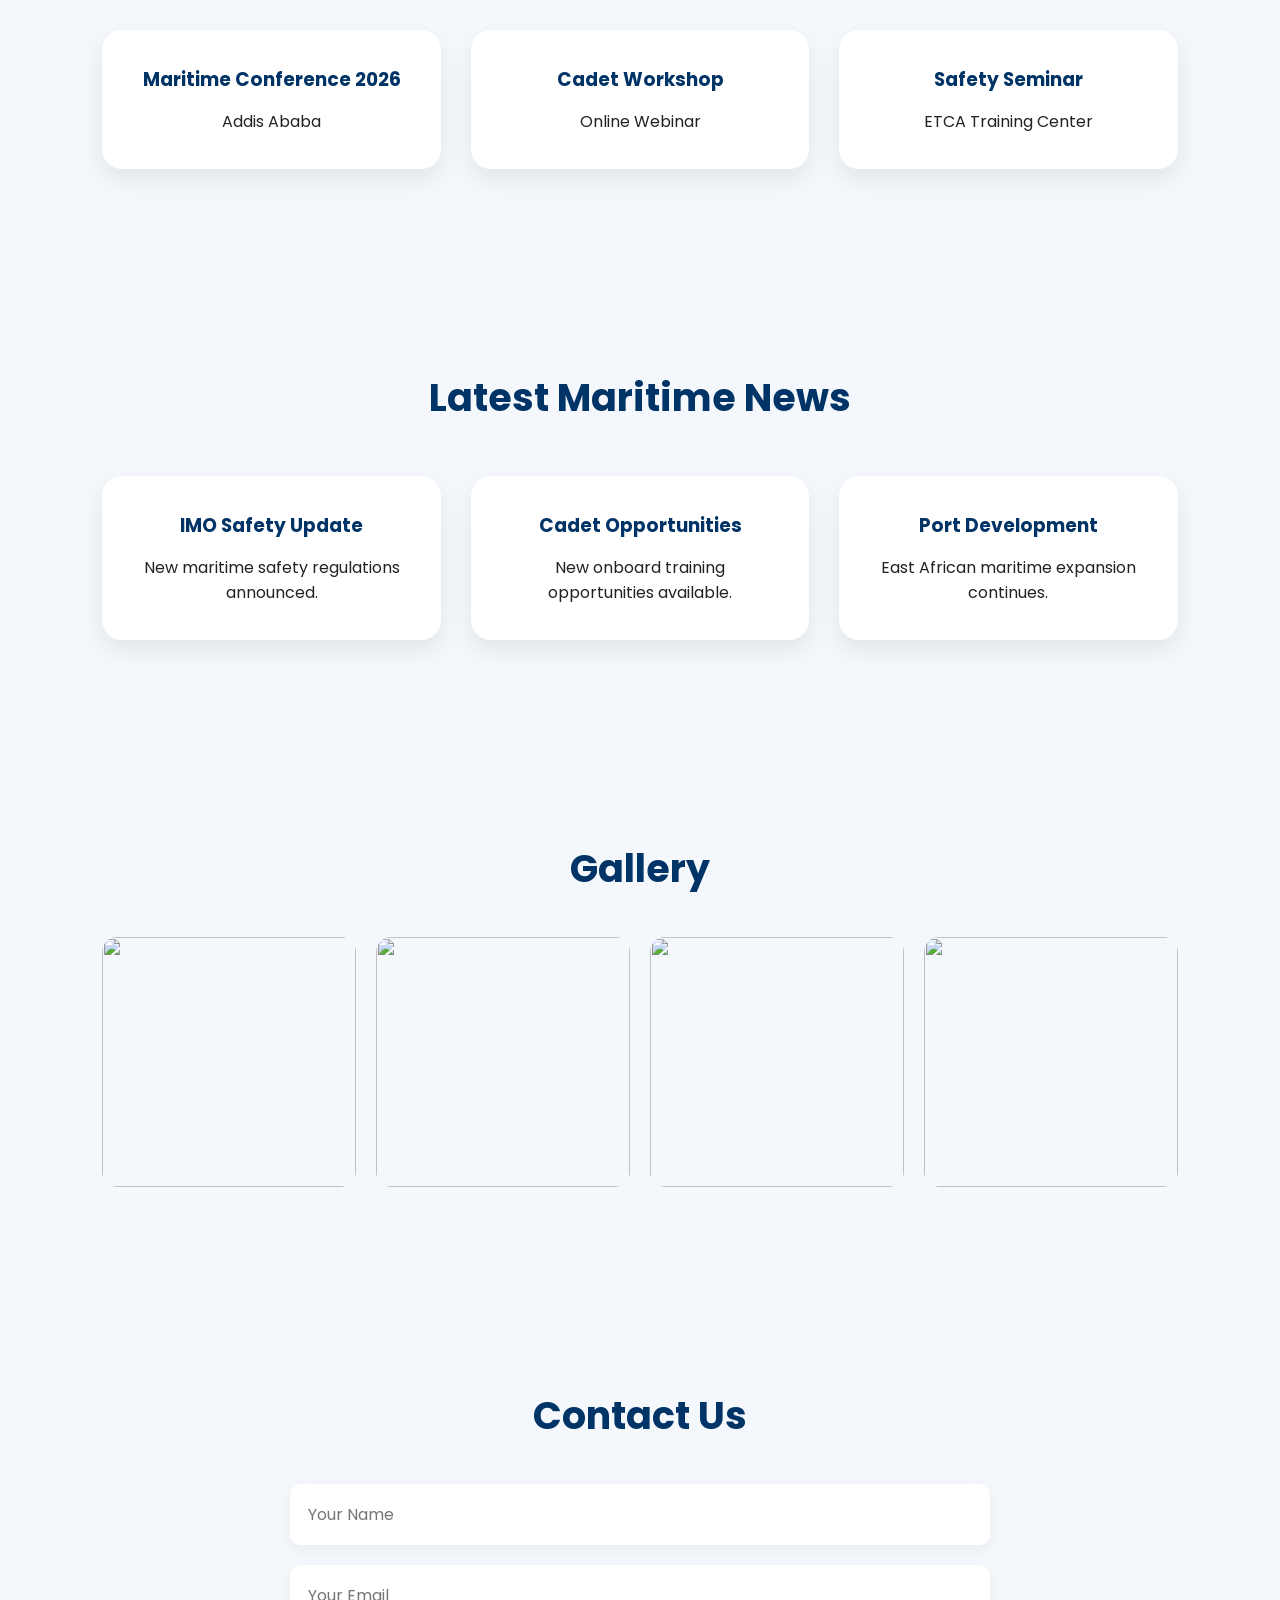
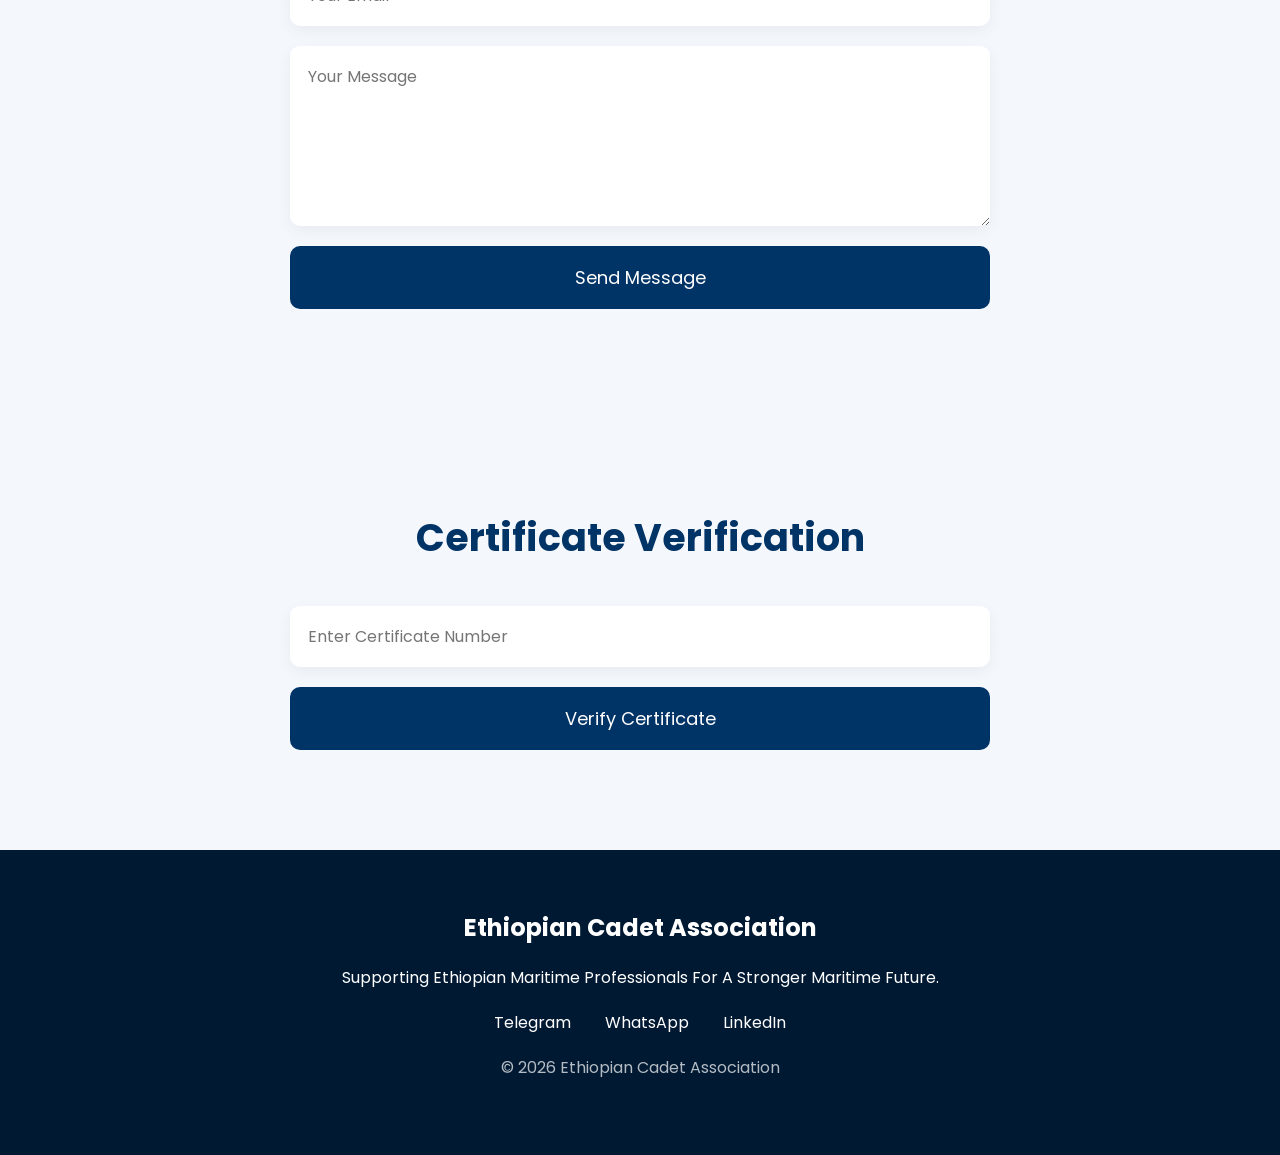
==== commit 46e4a2f3: "Update index.html" ====
--- a/index.html
+++ b/index.html
@@ -245,6 +245,36 @@
 </div>
 
 </section>
+<section class="news">
+
+<h2>Latest Maritime News</h2>
+
+<div class="cards">
+
+<div class="card">
+<h3>IMO Safety Update</h3>
+<p>
+New maritime safety regulations announced.
+</p>
+</div>
+
+<div class="card">
+<h3>Cadet Opportunities</h3>
+<p>
+New onboard training opportunities available.
+</p>
+</div>
+
+<div class="card">
+<h3>Port Development</h3>
+<p>
+East African maritime expansion continues.
+</p>
+</div>
+
+</div>
+
+</section>
 
 <!-- GALLERY -->
 
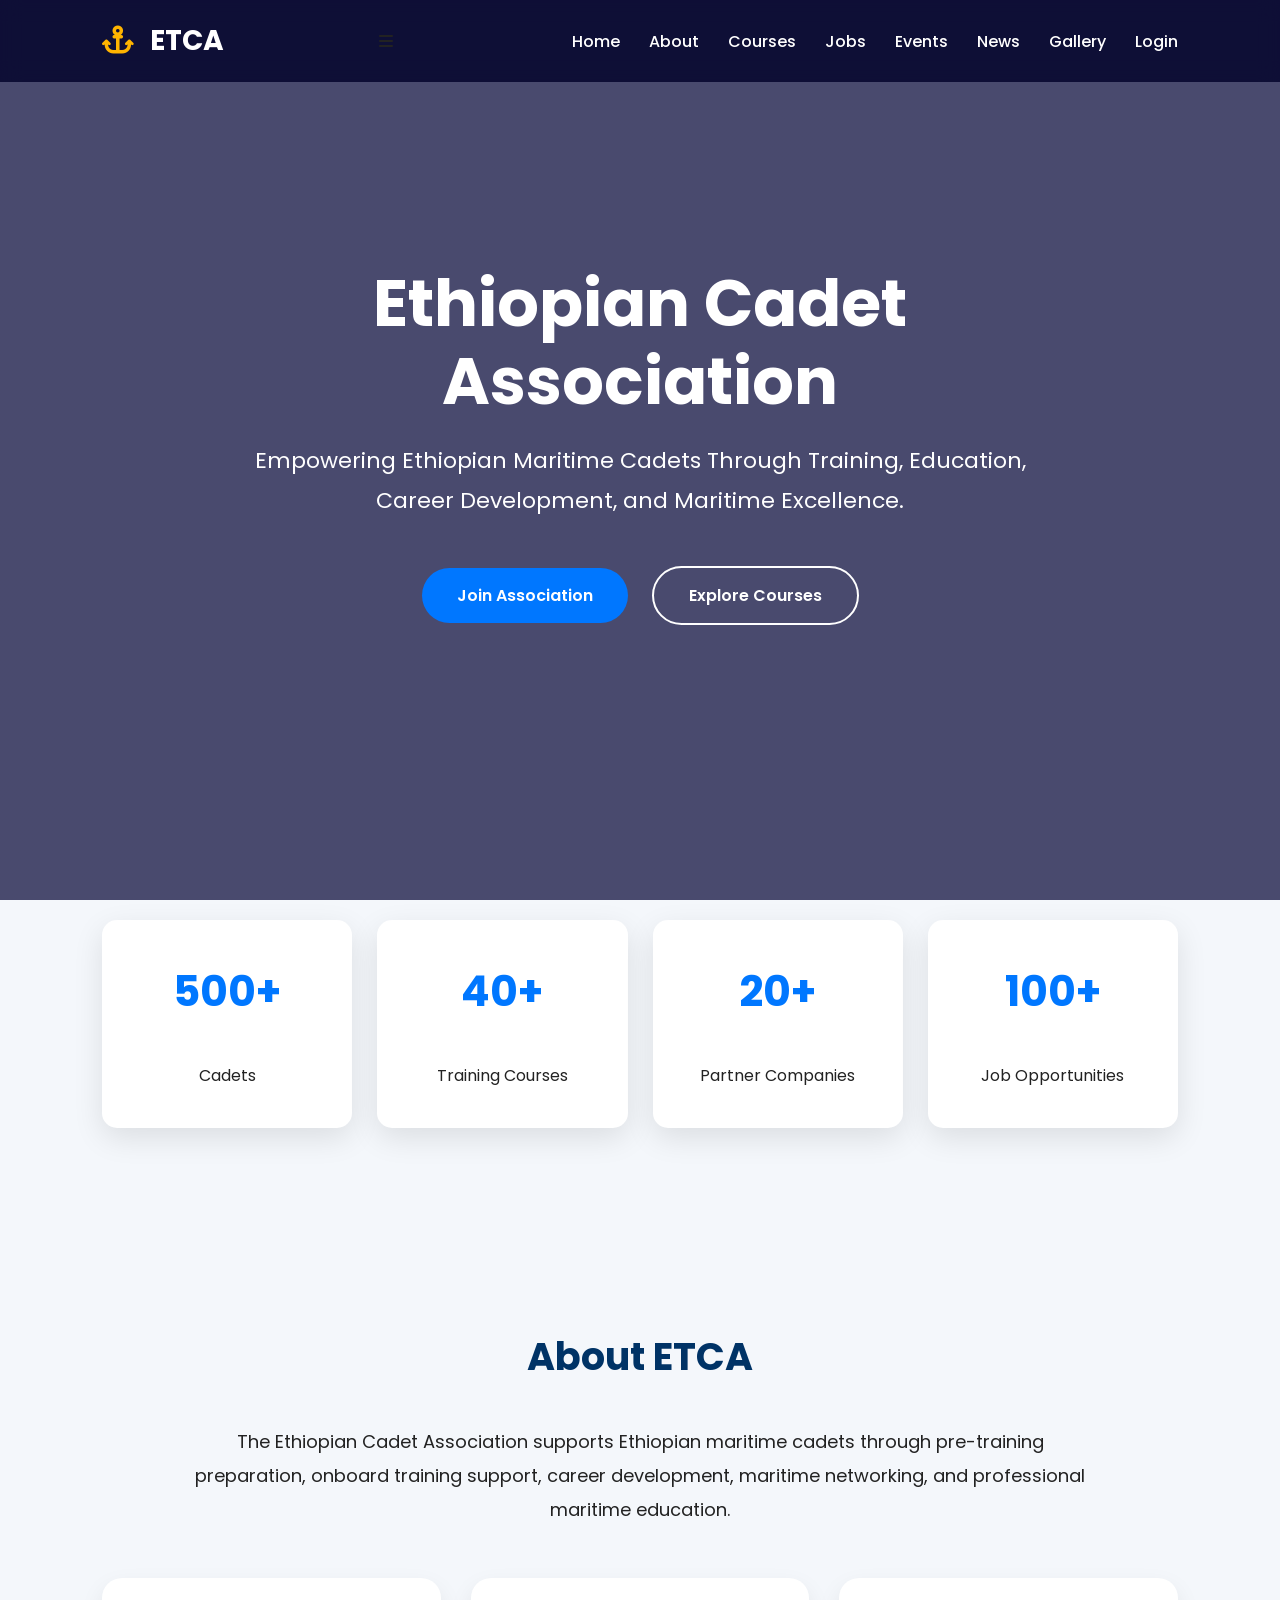
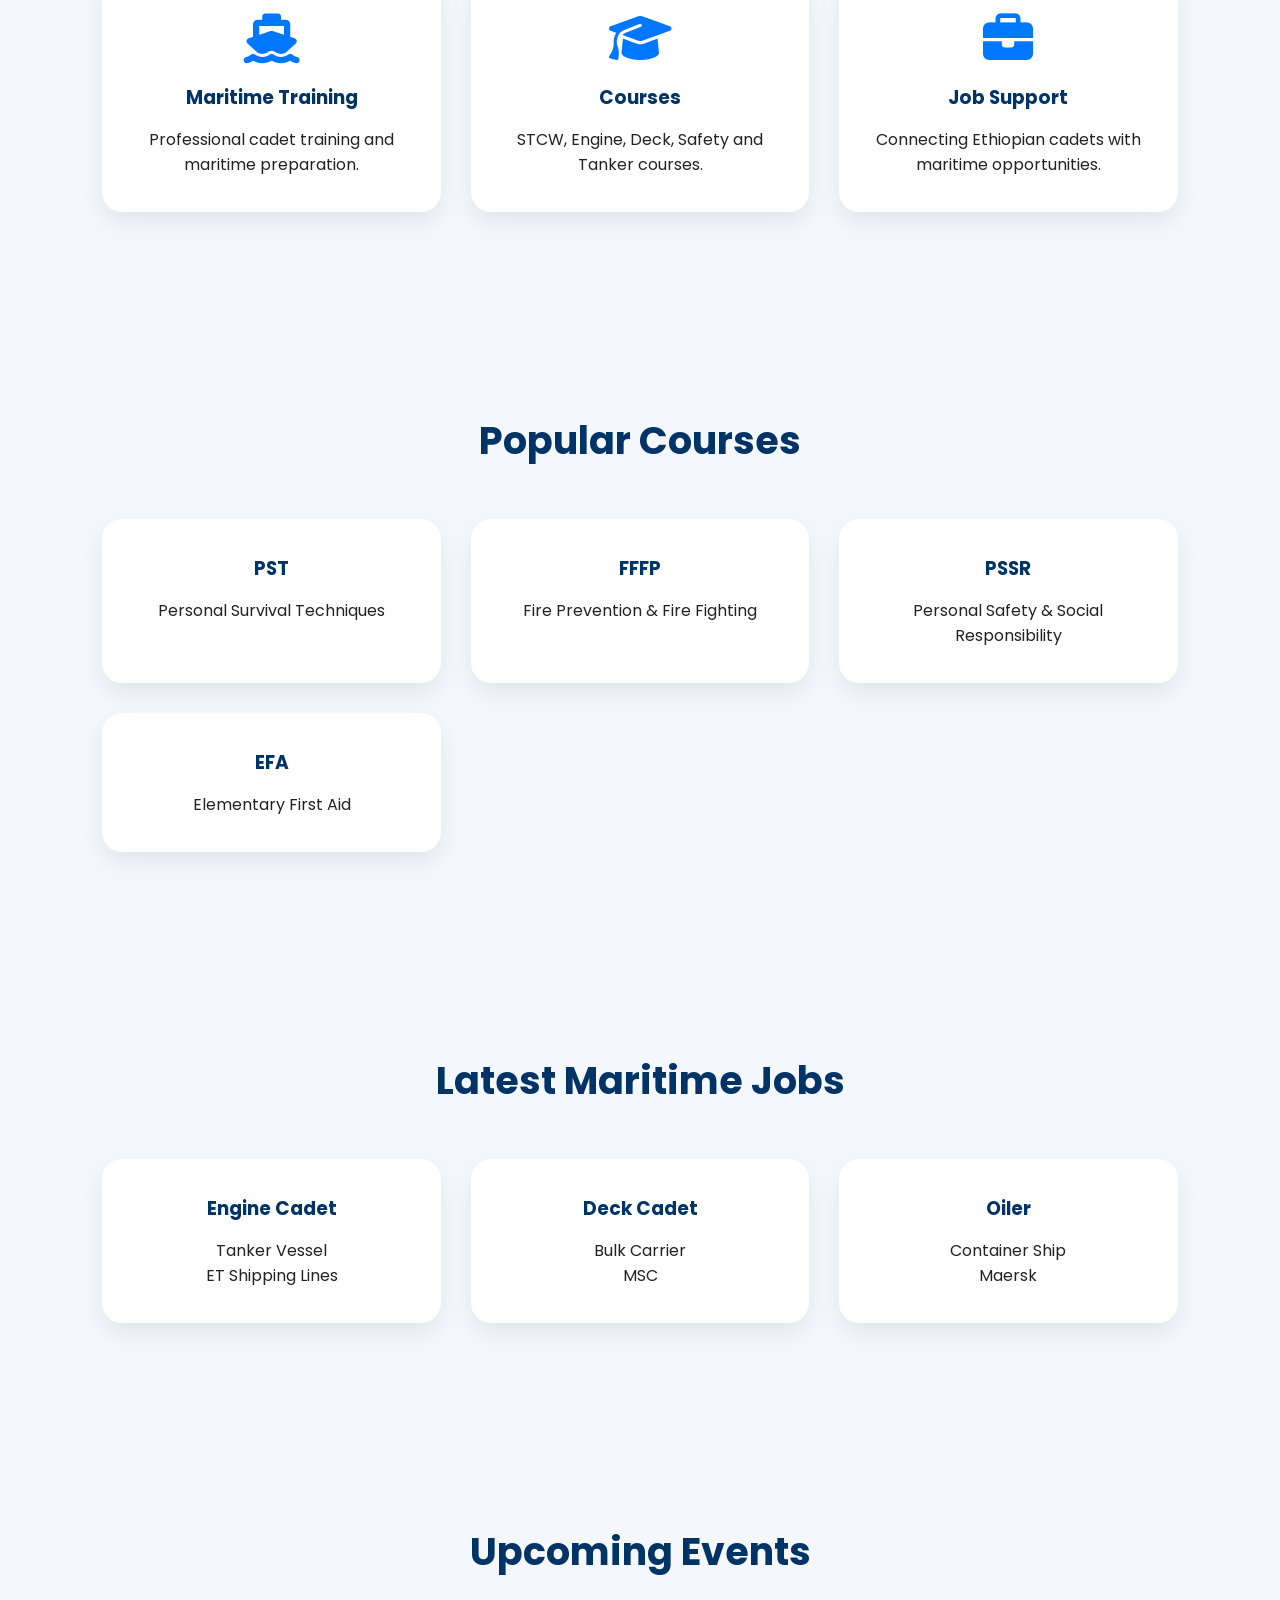
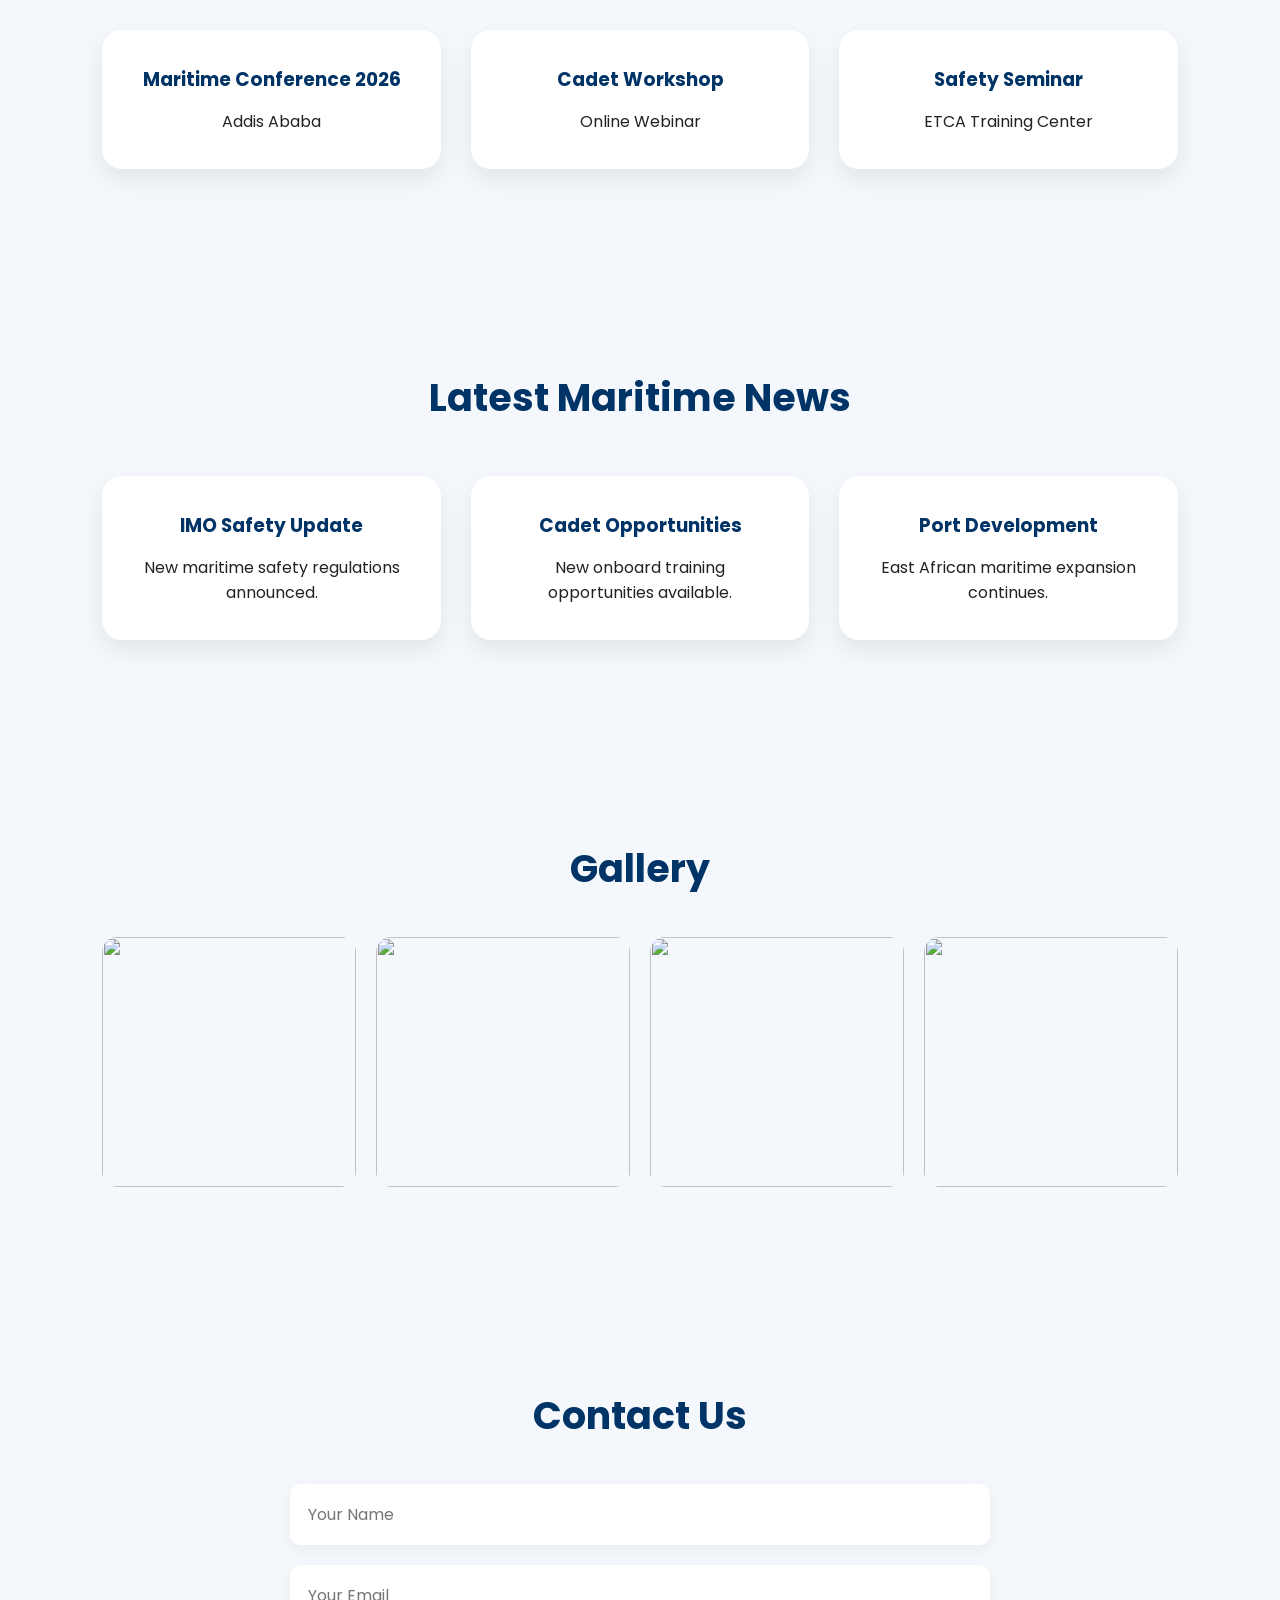
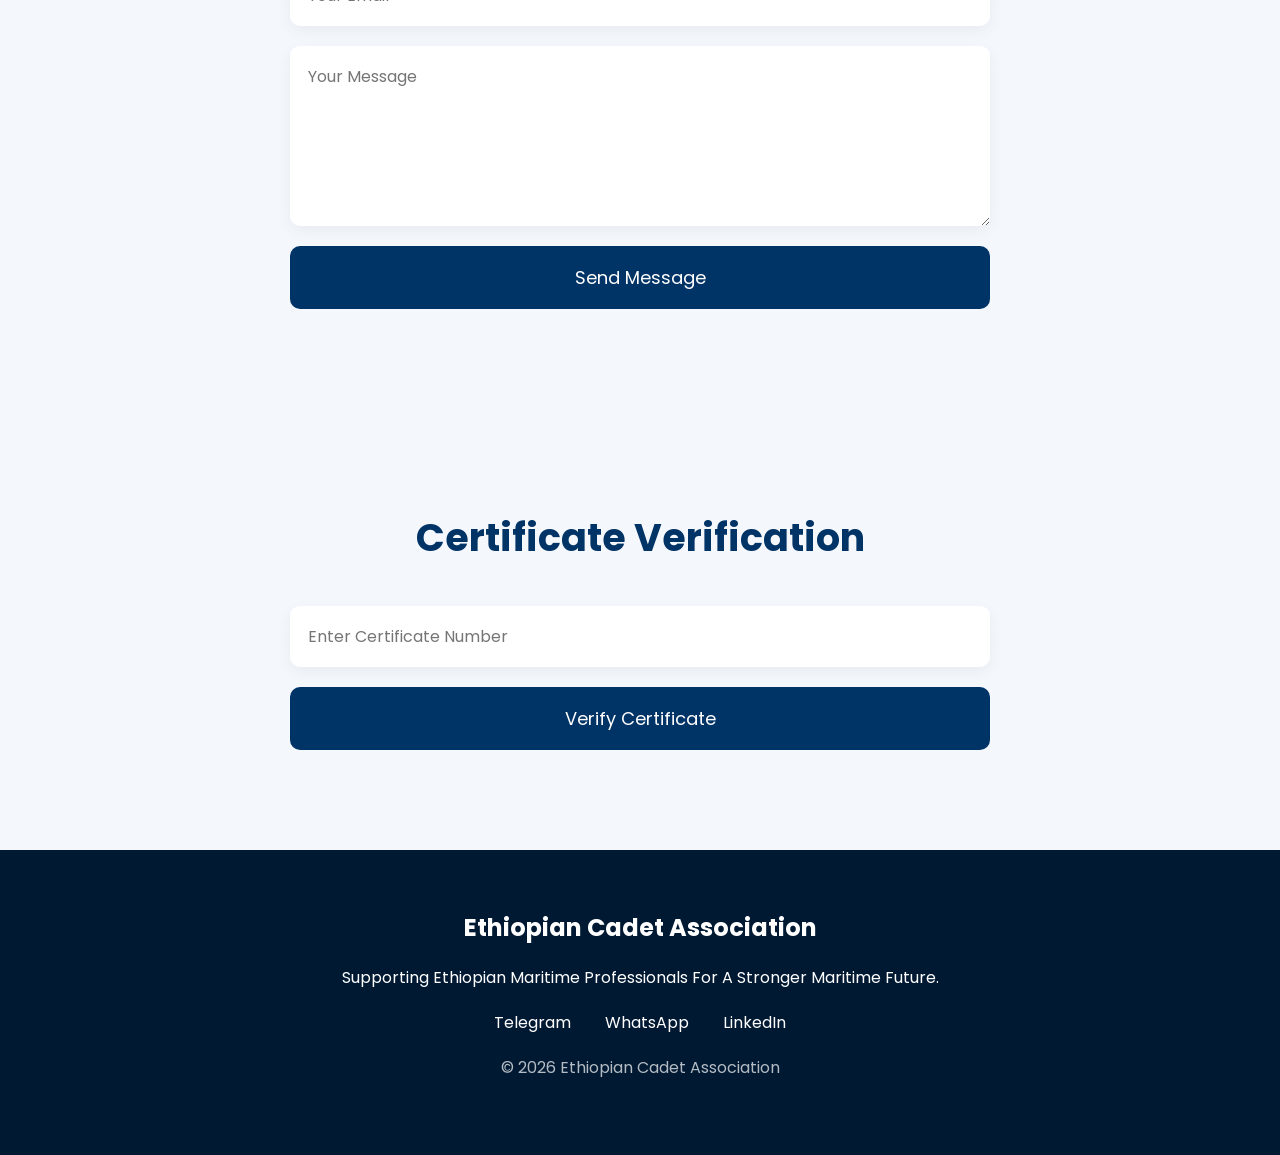
==== commit 3b76e56a: "Update index.html" ====
--- a/index.html
+++ b/index.html
@@ -26,14 +26,17 @@
 <i class="fa-solid fa-anchor"></i>
 ETCA
 </div>
-
-<nav>
+<div class="menu-toggle">
+<i class="fa-solid fa-bars"></i>
+</div>
+
+<nav id="navMenu">
 
 <a href="#">Home</a>
 <a href="#">About</a>
 <a href="#">Courses</a>
-<a href="#">Jobs</a>
-<a href="#">Events</a>
+<a href="jobs.html">Jobs</a>
+<a href="events.html">Events</a>
 <a href="#">News</a>
 <a href="#">Gallery</a>
 <a href="login.html">Login</a>
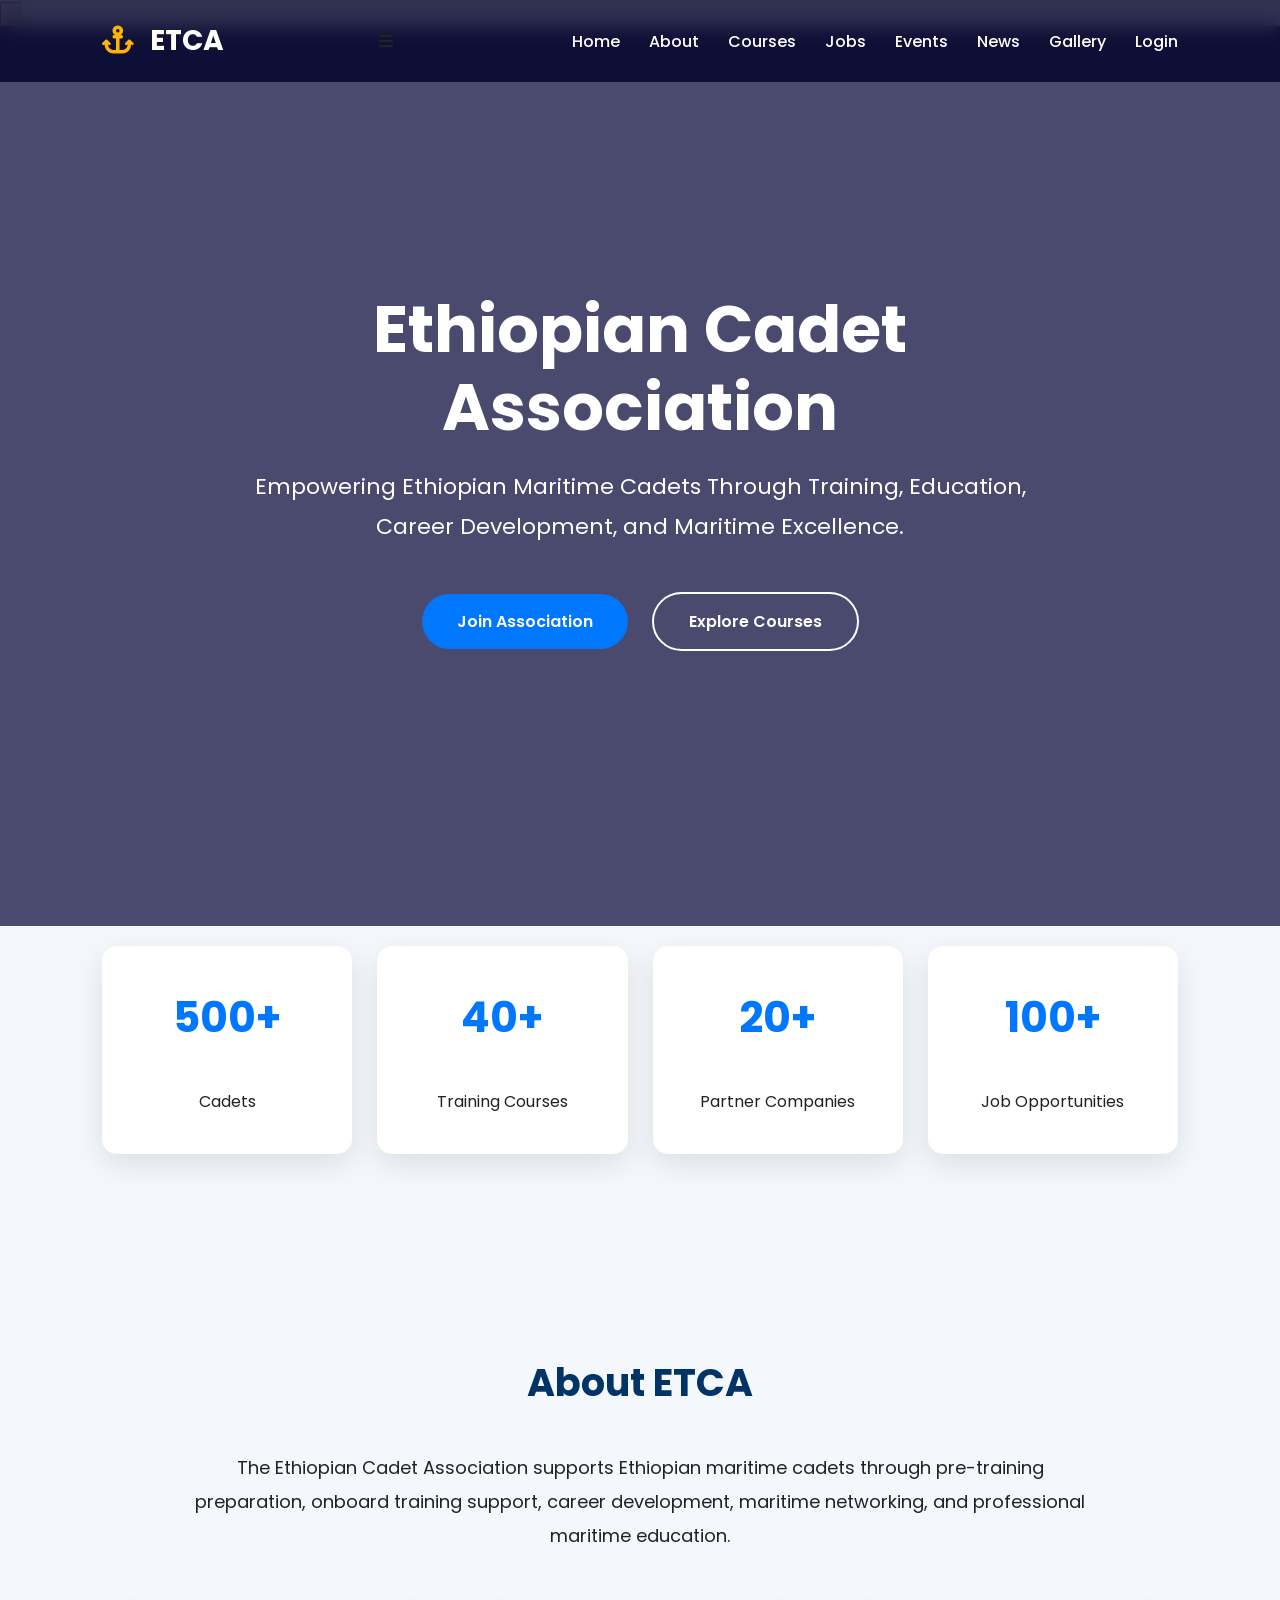
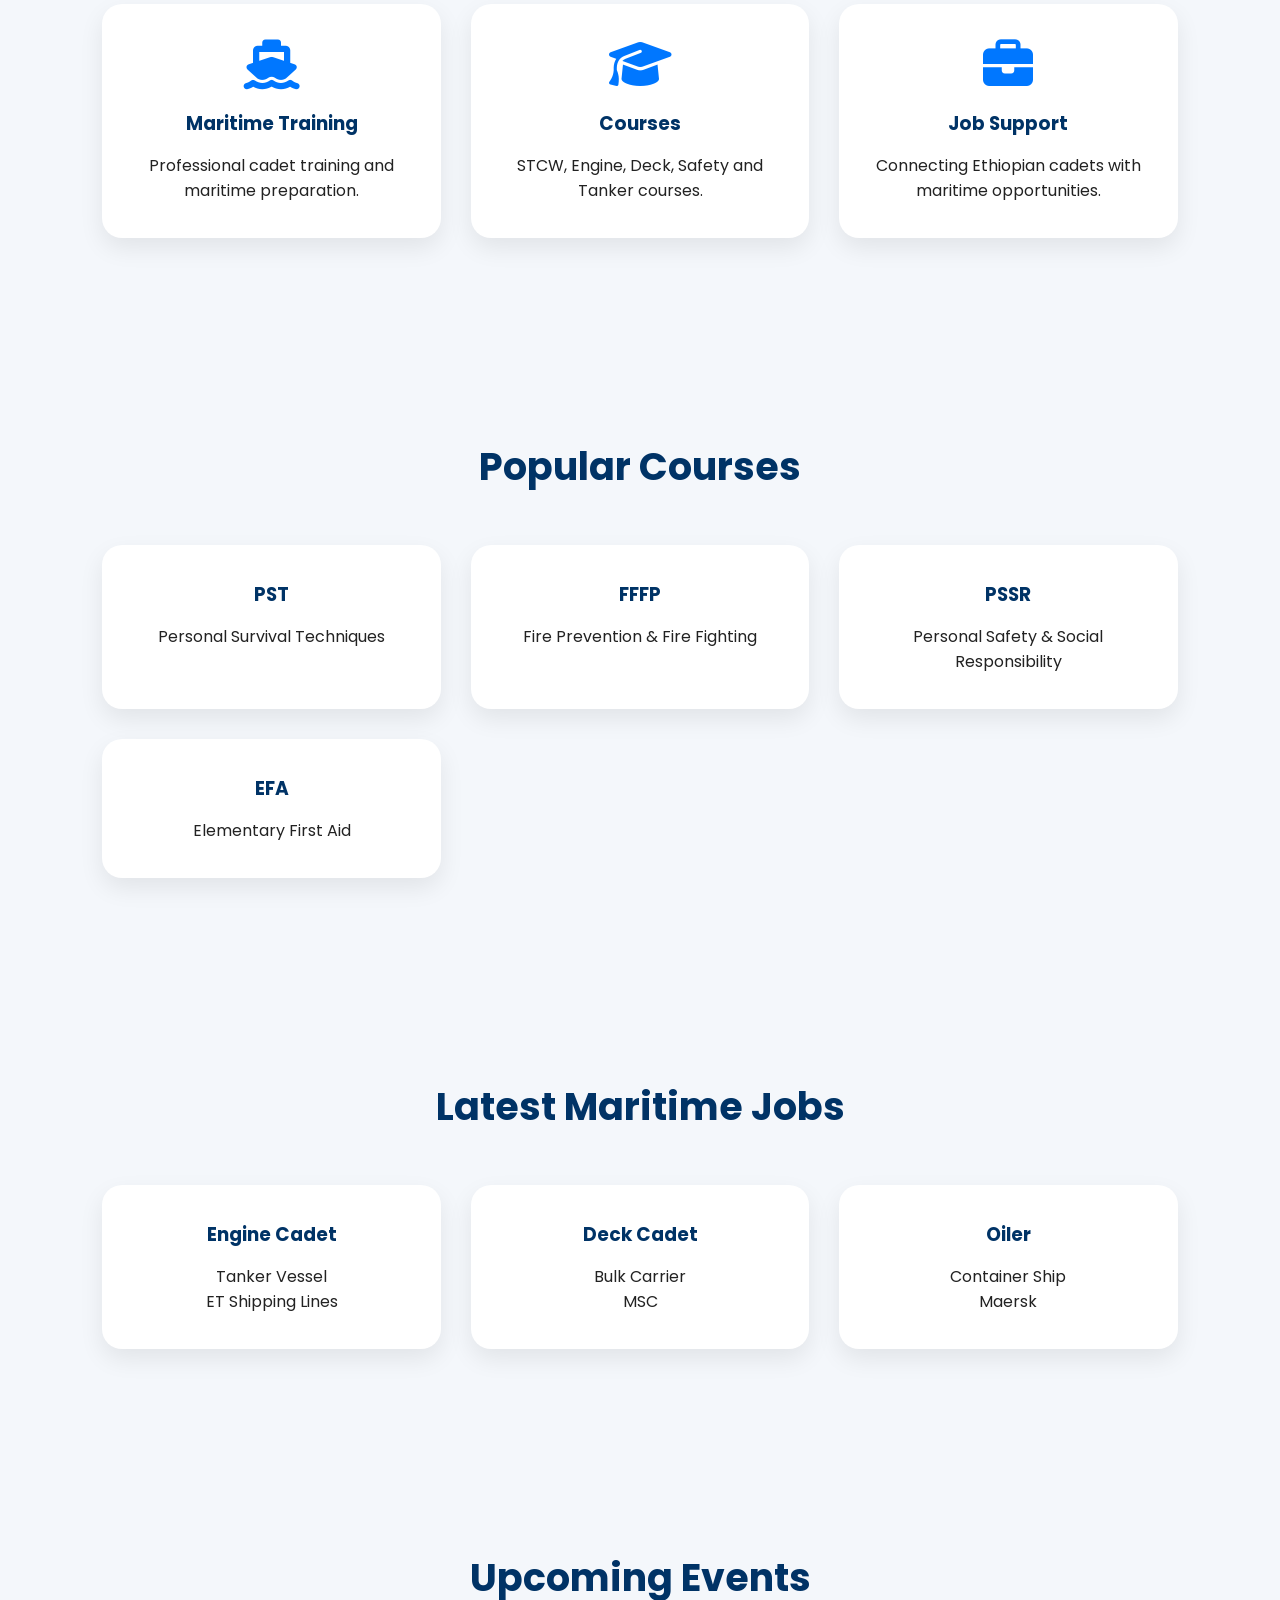
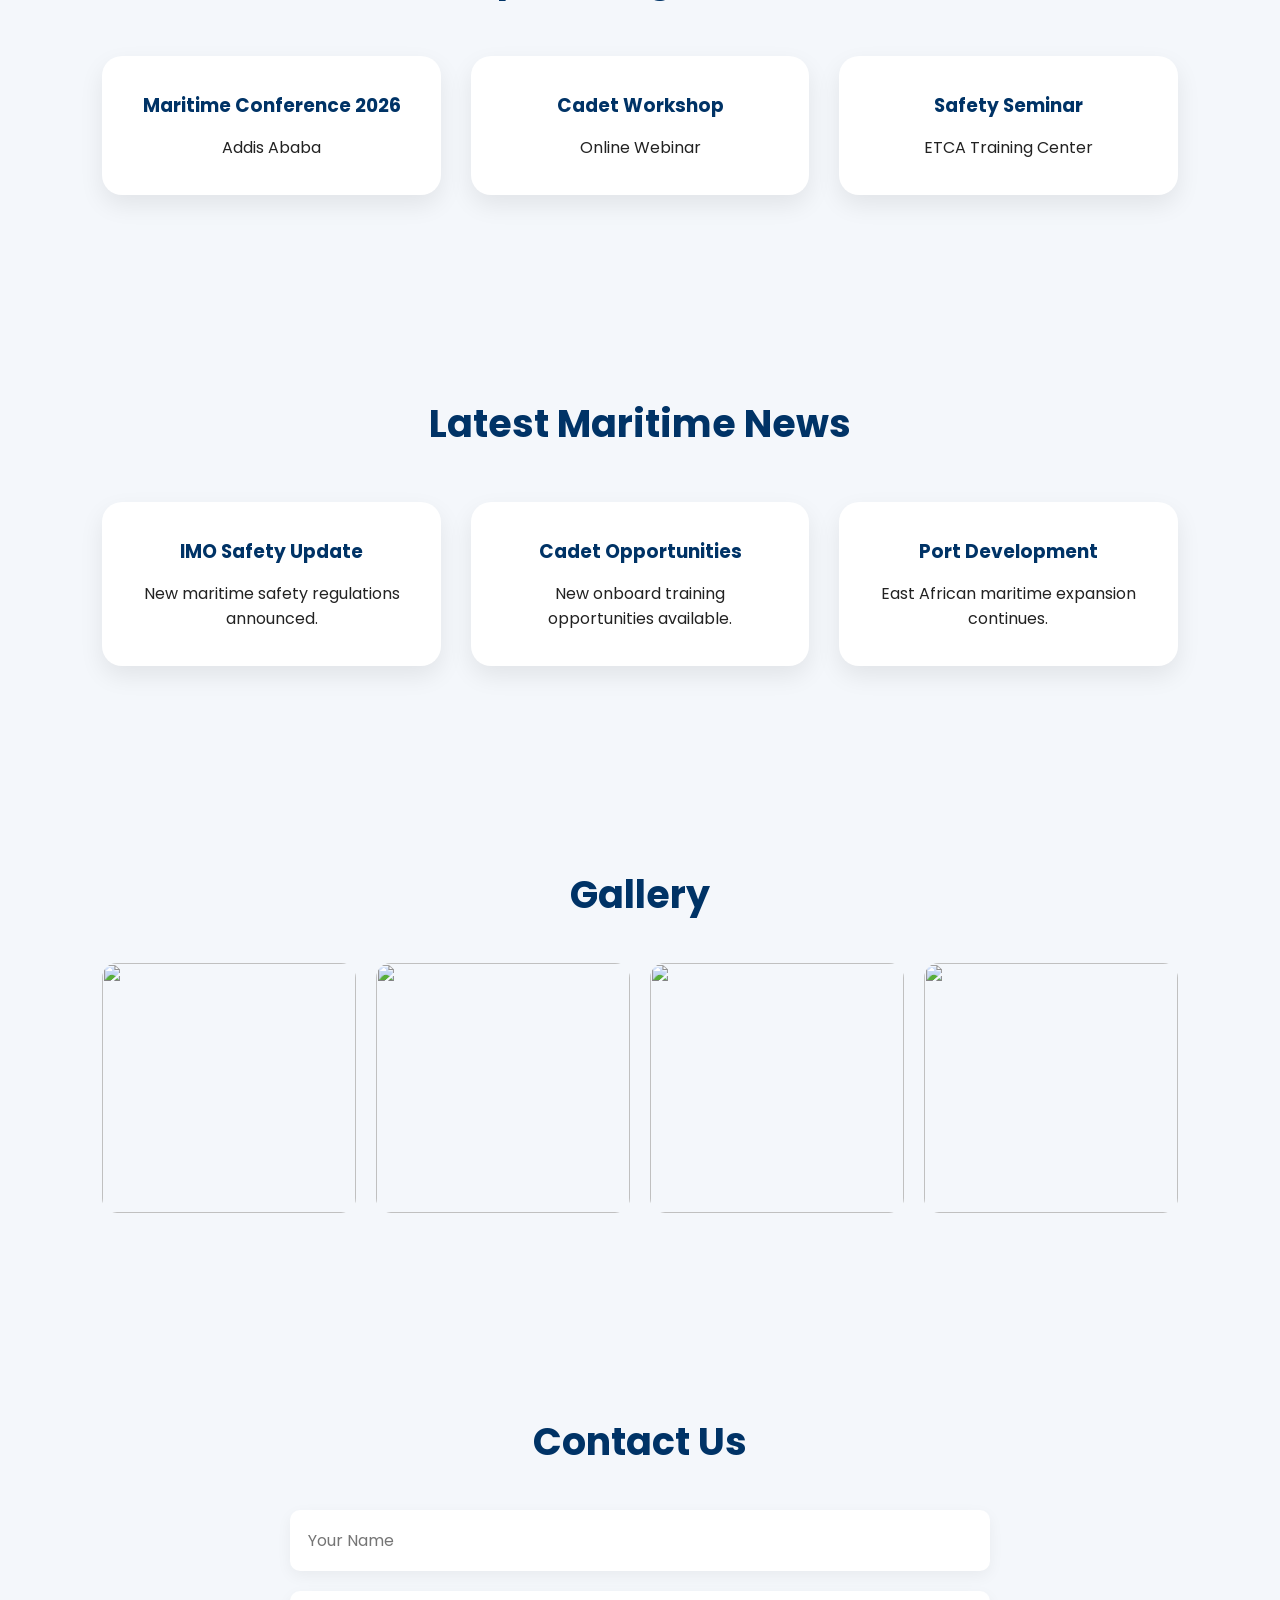
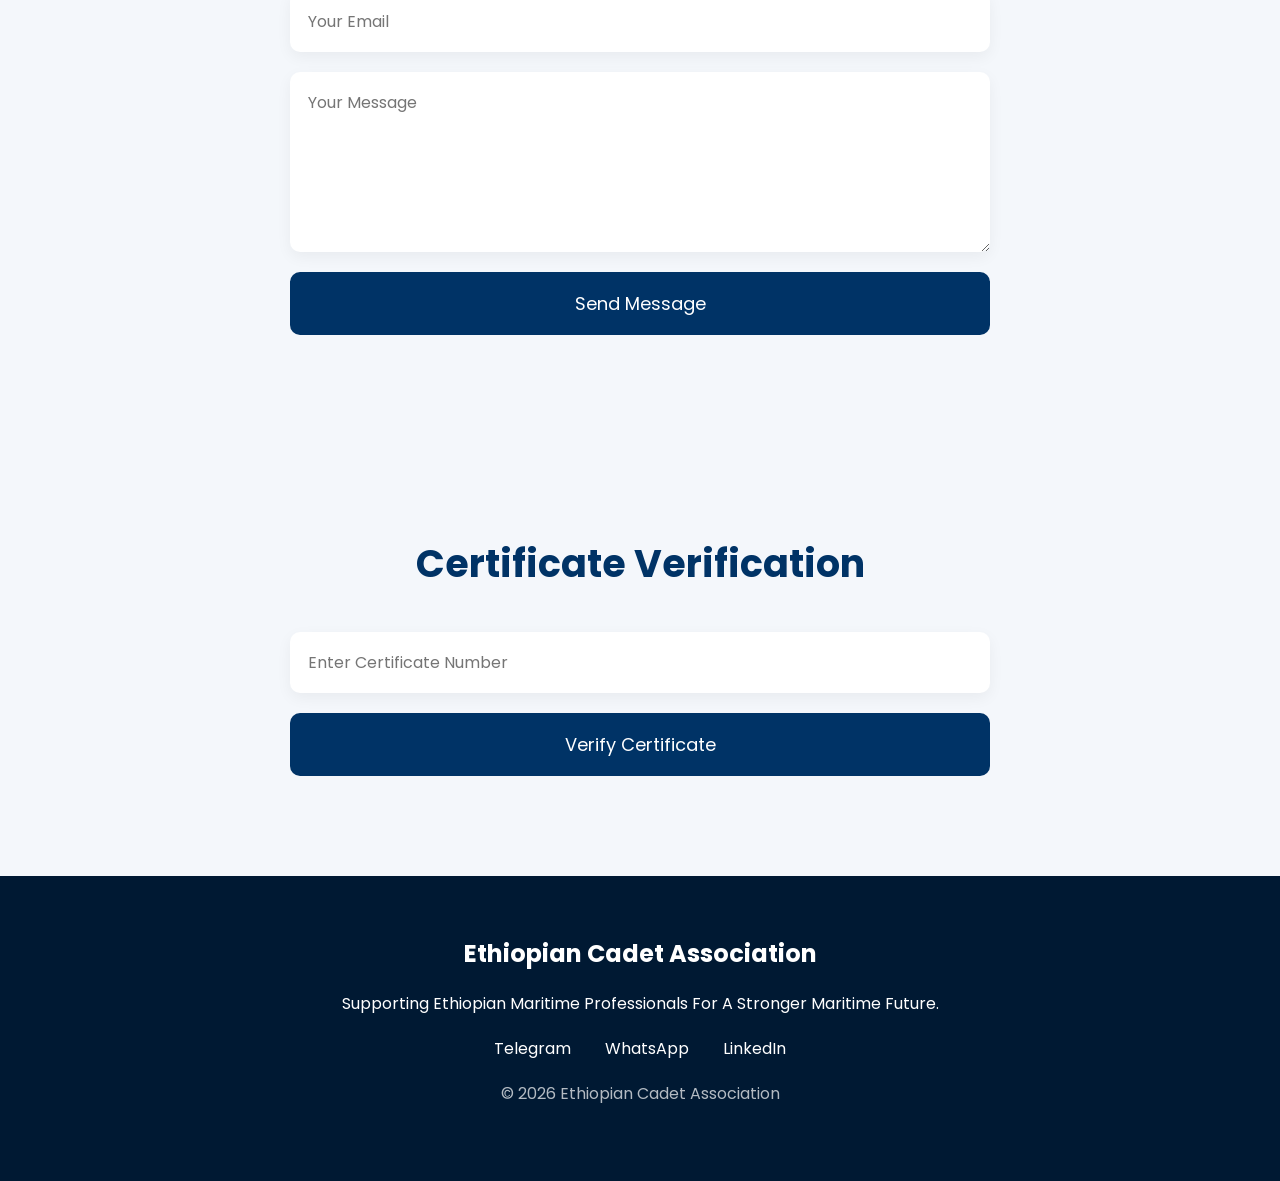
==== commit 4d35066c: "Update index.html" ====
--- a/index.html
+++ b/index.html
@@ -45,6 +45,10 @@
 
 </header>
 
+<button id="darkMode">
+🌙
+</button>
+
 <!-- HERO SECTION -->
 
 <section class="hero">
--- a/style.css
+++ b/style.css
@@ -453,3 +453,38 @@
     background:#003366;
 }
 
+.menu-toggle{
+    display:none;
+    color:white;
+    font-size:28px;
+    cursor:pointer;
+}
+
+@media(max-width:900px){
+
+    .menu-toggle{
+        display:block;
+    }
+
+    nav{
+        position:absolute;
+        top:80px;
+        right:0;
+        background:#001933;
+        width:100%;
+        display:none;
+        flex-direction:column;
+        text-align:center;
+        padding:20px 0;
+    }
+
+    nav.active{
+        display:flex;
+    }
+
+    nav a{
+        margin:15px 0;
+    }
+
+}
+
